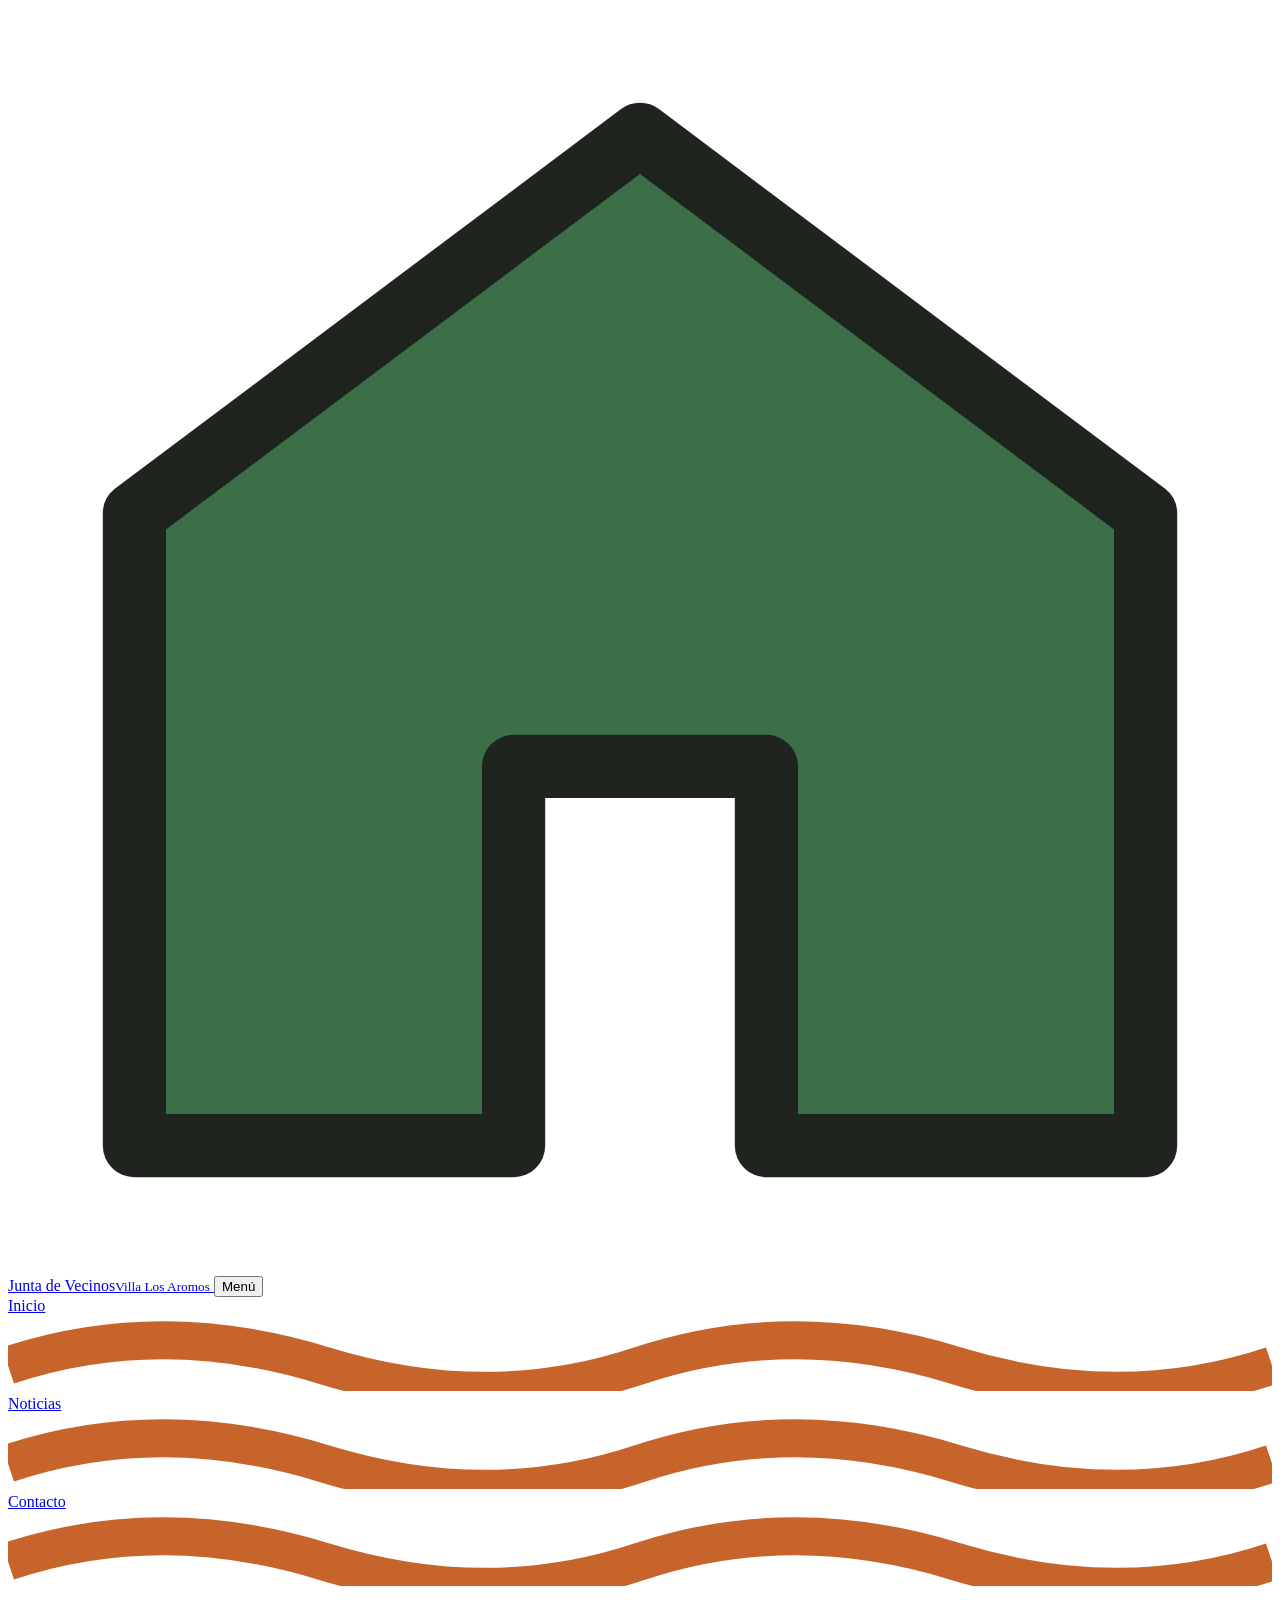
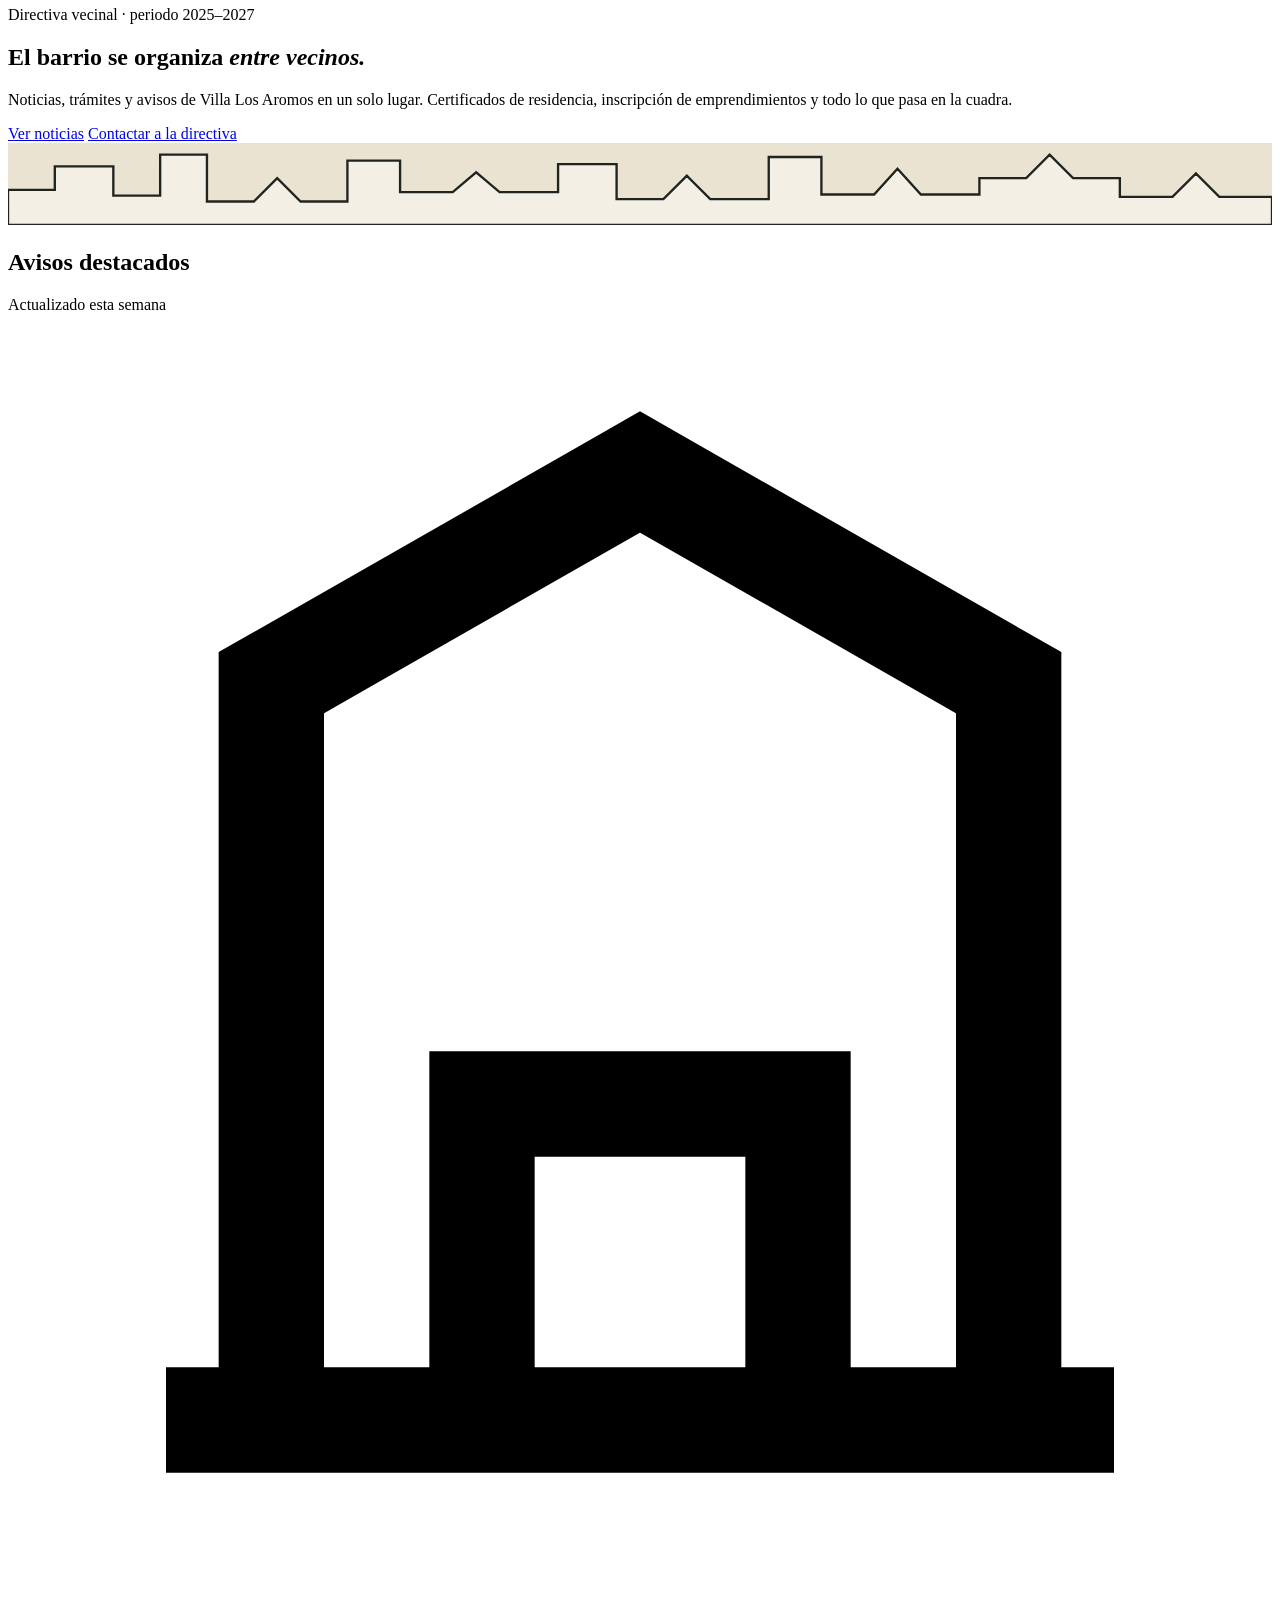
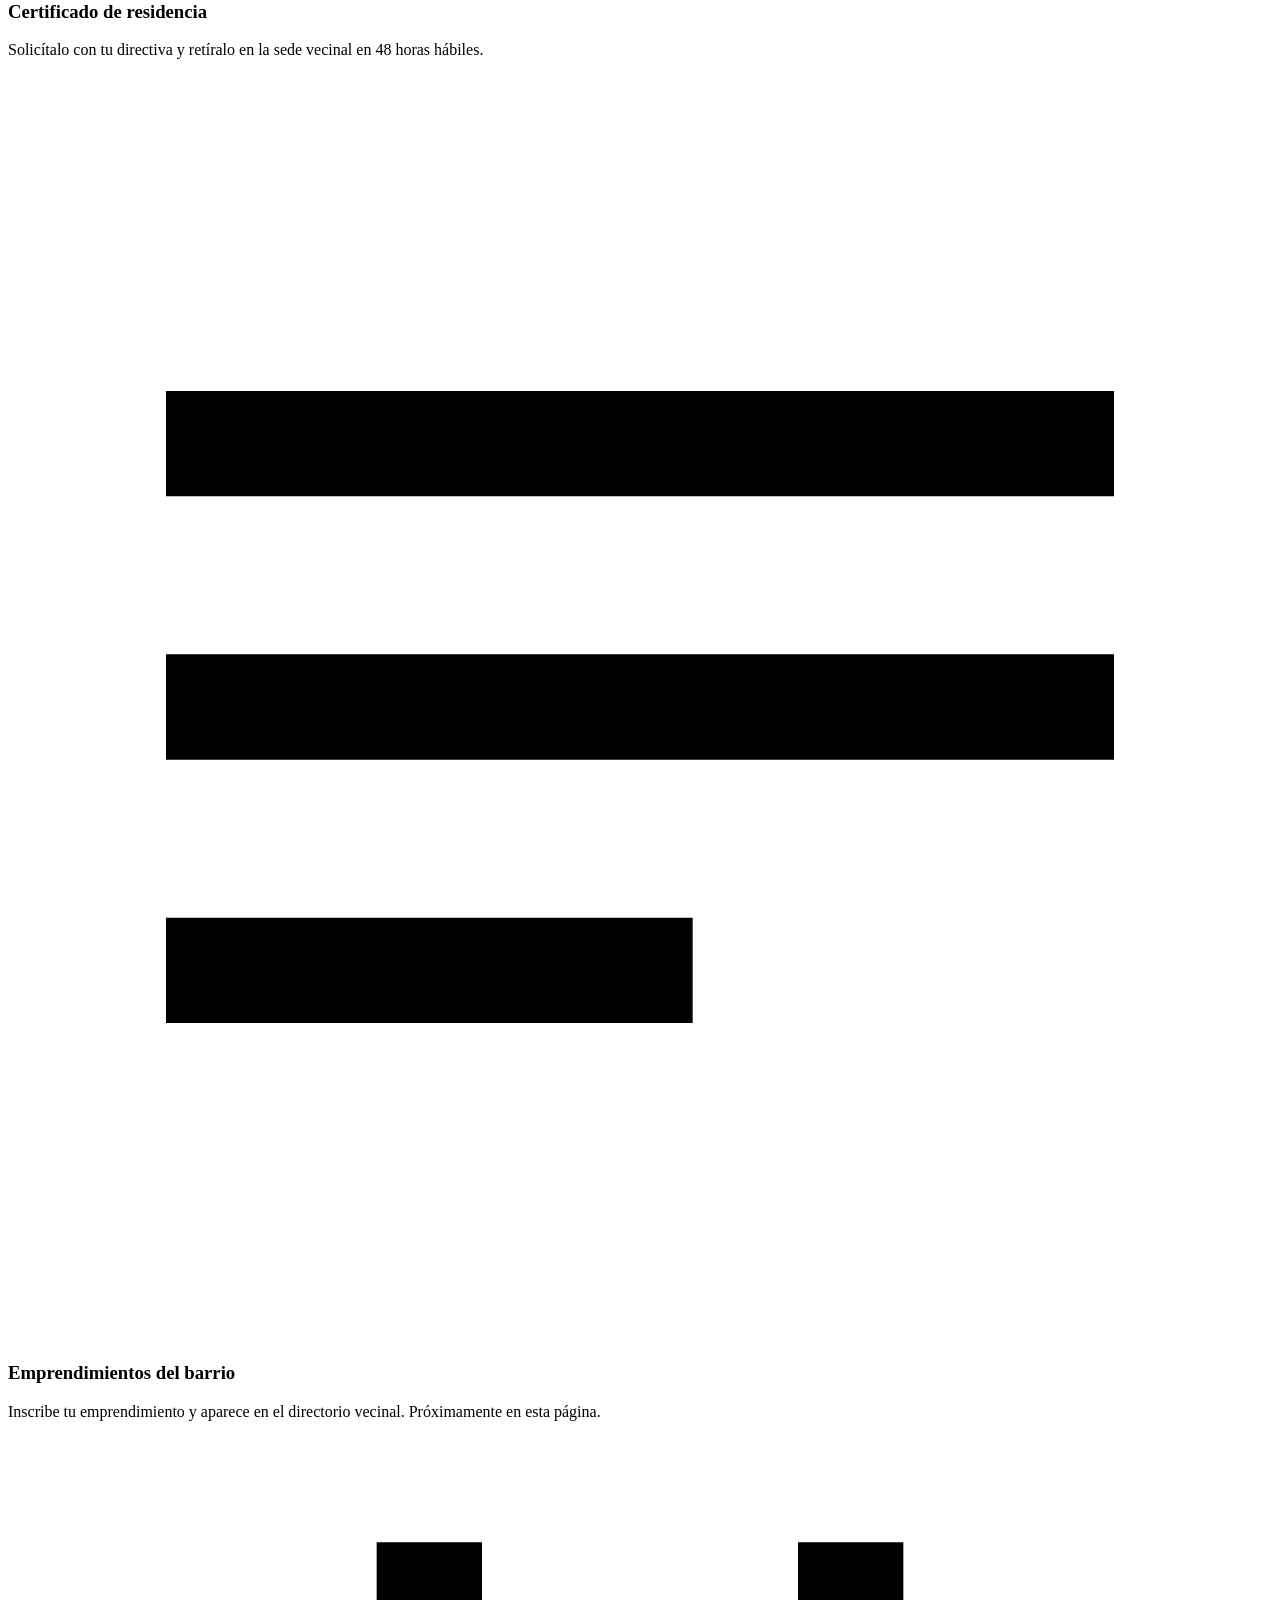
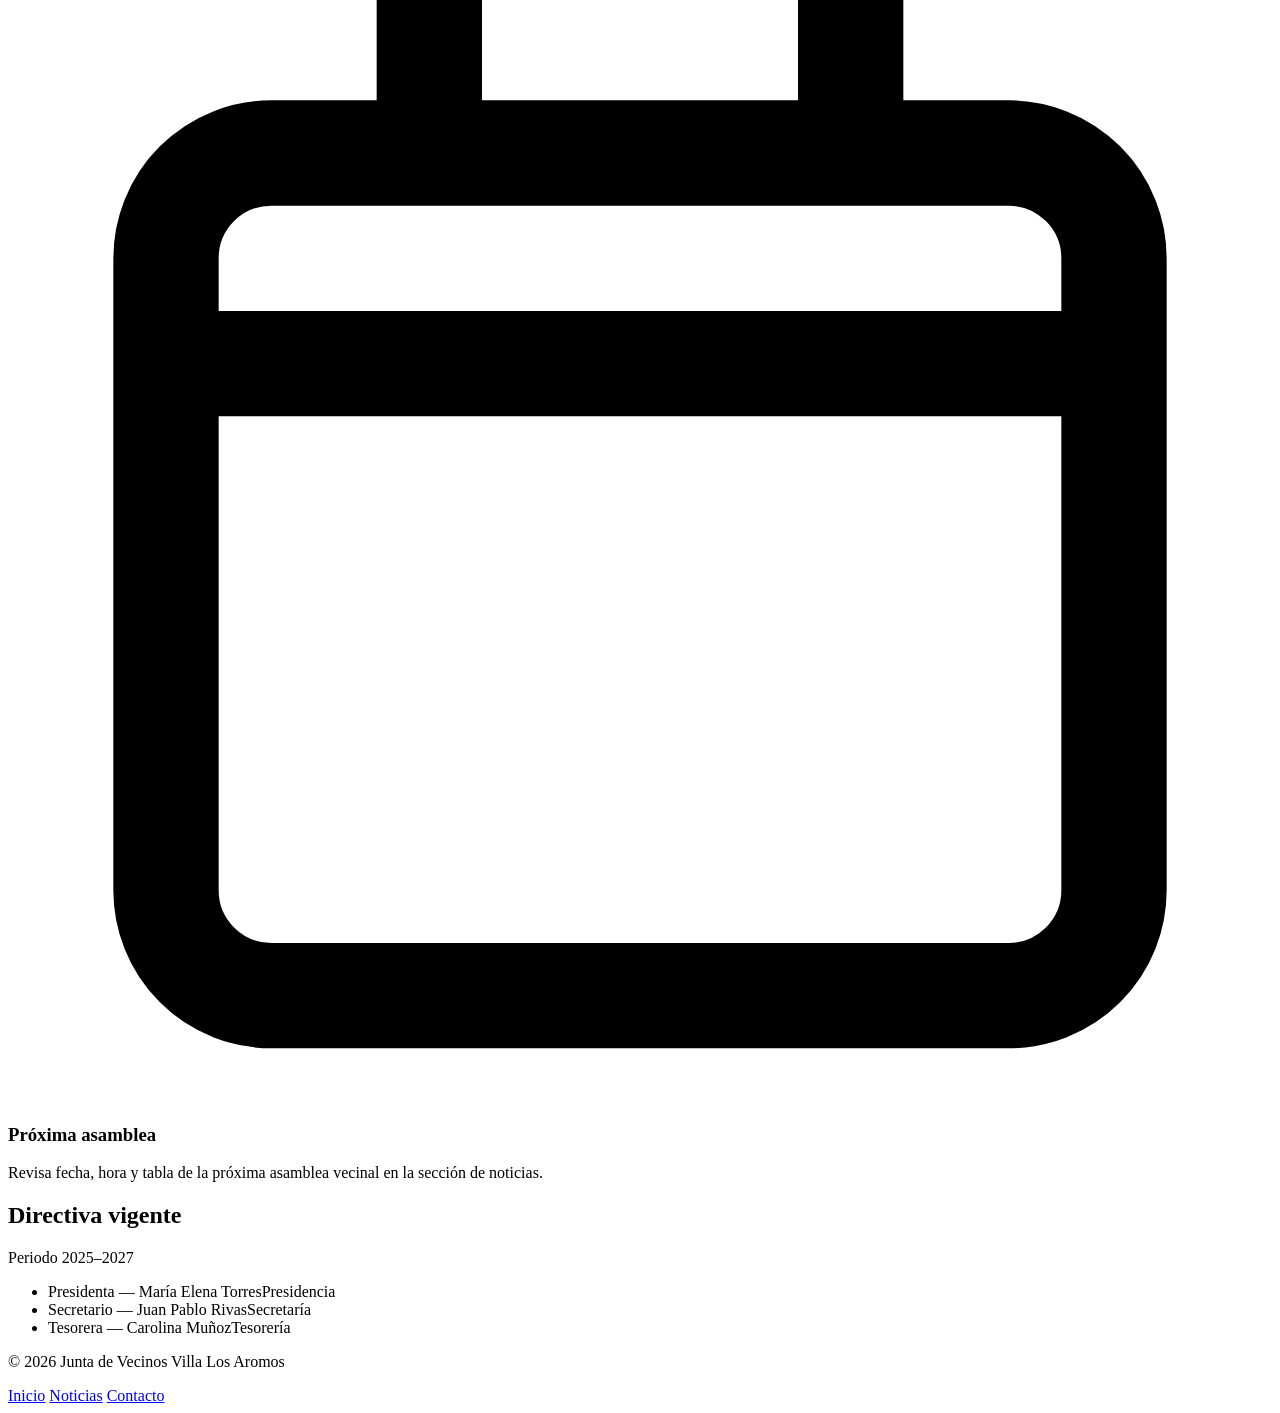
==== index.html @ 557a5991 "Add files via upload" ====
<!DOCTYPE html>
<html lang="es">
<head>
<meta charset="UTF-8">
<meta name="viewport" content="width=device-width, initial-scale=1.0">
<title>Junta de Vecinos Villa Los Aromos</title>
<meta name="description" content="Sitio oficial de la Junta de Vecinos Villa Los Aromos: noticias del barrio, inscripción de emprendimientos y contacto con la directiva.">
<link rel="stylesheet" href="css/styles.css">
</head>
<body>

<div class="banderines" aria-hidden="true">
  <span></span><span></span><span></span><span></span><span></span>
  <span></span><span></span><span></span><span></span><span></span>
  <span></span><span></span><span></span><span></span><span></span>
  <span></span><span></span><span></span><span></span><span></span>
</div>

<header class="site">
  <div class="wrap nav-row">
    <a href="index.html" class="brand">
      <svg class="brand-mark" viewBox="0 0 40 40" fill="none" xmlns="http://www.w3.org/2000/svg">
        <path d="M20 4L36 16V36H24V24H16V36H4V16L20 4Z" fill="#3C6E47" stroke="#20241F" stroke-width="2" stroke-linejoin="round"/>
      </svg>
      <span class="brand-text">Junta de Vecinos<small>Villa Los Aromos</small></span>
    </a>
    <button class="menu-toggle" aria-label="Abrir menú" aria-expanded="false">Menú</button>
    <nav class="menu">
      <a href="index.html" class="active">Inicio
        <svg viewBox="0 0 100 6" preserveAspectRatio="none"><path d="M0 4 Q 12 0, 25 4 T 50 4 T 75 4 T 100 4" stroke="#C7642C" stroke-width="3" fill="none"/></svg>
      </a>
      <a href="noticias.html">Noticias
        <svg viewBox="0 0 100 6" preserveAspectRatio="none"><path d="M0 4 Q 12 0, 25 4 T 50 4 T 75 4 T 100 4" stroke="#C7642C" stroke-width="3" fill="none"/></svg>
      </a>
      <a href="contacto.html">Contacto
        <svg viewBox="0 0 100 6" preserveAspectRatio="none"><path d="M0 4 Q 12 0, 25 4 T 50 4 T 75 4 T 100 4" stroke="#C7642C" stroke-width="3" fill="none"/></svg>
      </a>
    </nav>
  </div>
</header>

<section class="hero">
  <div class="wrap">
    <p class="eyebrow">Directiva vecinal · periodo 2025–2027</p>
    <h1>El barrio se organiza <em>entre vecinos.</em></h1>
    <p class="lead">Noticias, trámites y avisos de Villa Los Aromos en un solo lugar. Certificados de residencia, inscripción de emprendimientos y todo lo que pasa en la cuadra.</p>
    <div class="btn-row">
      <a href="noticias.html" class="btn btn-primary">Ver noticias</a>
      <a href="contacto.html" class="btn btn-secondary">Contactar a la directiva</a>
    </div>
  </div>
</section>

<svg class="skyline" viewBox="0 0 1080 70" preserveAspectRatio="none" xmlns="http://www.w3.org/2000/svg" aria-hidden="true">
  <rect x="0" y="0" width="1080" height="70" fill="#EAE3D2"/>
  <g fill="#F3EFE4" stroke="#20241F" stroke-width="2">
    <polygon points="0,70 0,40 40,40 40,20 90,20 90,45 130,45 130,10 170,10 170,50 210,50 230,30 250,50 290,50 290,15 335,15 335,42 380,42 400,25 420,42 470,42 470,18 520,18 520,48 560,48 580,28 600,48 650,48 650,12 695,12 695,44 740,44 760,22 780,44 830,44 830,30 870,30 890,10 910,30 950,30 950,46 995,46 1015,26 1035,46 1080,46 1080,70"/>
  </g>
</svg>

<section>
  <div class="wrap">
    <div class="section-head">
      <h2>Avisos destacados</h2>
      <span class="tag">Actualizado esta semana</span>
    </div>
    <div class="grid-3">
      <div class="card">
        <svg class="icon" viewBox="0 0 24 24" fill="none" stroke="currentColor" stroke-width="2"><path d="M3 21h18M5 21V7l7-4 7 4v14M9 21v-6h6v6"/></svg>
        <h3>Certificado de residencia</h3>
        <p>Solicítalo con tu directiva y retíralo en la sede vecinal en 48 horas hábiles.</p>
      </div>
      <div class="card">
        <svg class="icon" viewBox="0 0 24 24" fill="none" stroke="currentColor" stroke-width="2"><path d="M3 7h18M3 12h18M3 17h10"/></svg>
        <h3>Emprendimientos del barrio</h3>
        <p>Inscribe tu emprendimiento y aparece en el directorio vecinal. Próximamente en esta página.</p>
      </div>
      <div class="card">
        <svg class="icon" viewBox="0 0 24 24" fill="none" stroke="currentColor" stroke-width="2"><path d="M8 2v4M16 2v4M3 10h18M5 6h14a2 2 0 0 1 2 2v12a2 2 0 0 1-2 2H5a2 2 0 0 1-2-2V8a2 2 0 0 1 2-2Z"/></svg>
        <h3>Próxima asamblea</h3>
        <p>Revisa fecha, hora y tabla de la próxima asamblea vecinal en la sección de noticias.</p>
      </div>
    </div>
  </div>
</section>

<section>
  <div class="wrap">
    <div class="section-head">
      <h2>Directiva vigente</h2>
      <span class="tag">Periodo 2025–2027</span>
    </div>
    <ul class="directiva-list">
      <li><span>Presidenta — María Elena Torres</span><span class="cargo">Presidencia</span></li>
      <li><span>Secretario — Juan Pablo Rivas</span><span class="cargo">Secretaría</span></li>
      <li><span>Tesorera — Carolina Muñoz</span><span class="cargo">Tesorería</span></li>
    </ul>
  </div>
</section>

<footer class="site">
  <div class="wrap footer-row">
    <p>© 2026 Junta de Vecinos Villa Los Aromos</p>
    <div class="footer-links">
      <a href="index.html">Inicio</a>
      <a href="noticias.html">Noticias</a>
      <a href="contacto.html">Contacto</a>
    </div>
  </div>
</footer>

<script src="js/main.js"></script>
</body>
</html>
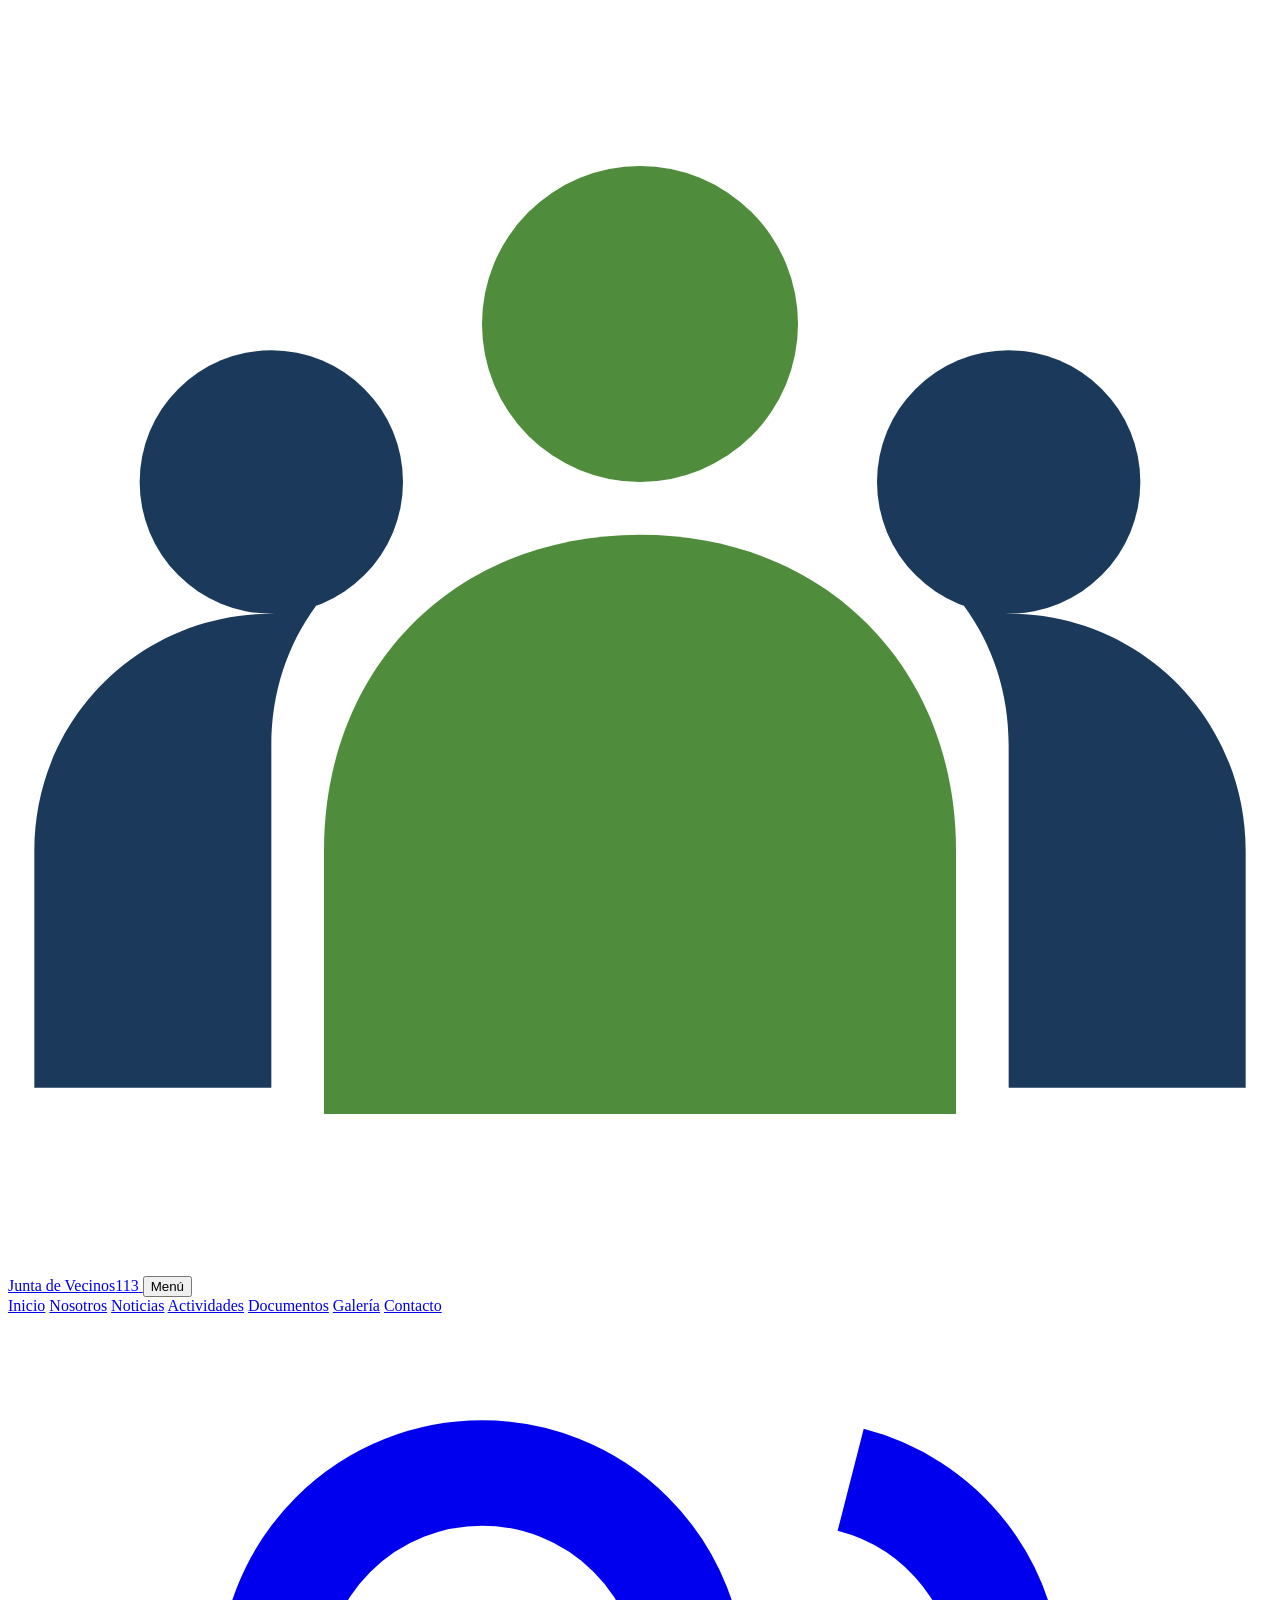
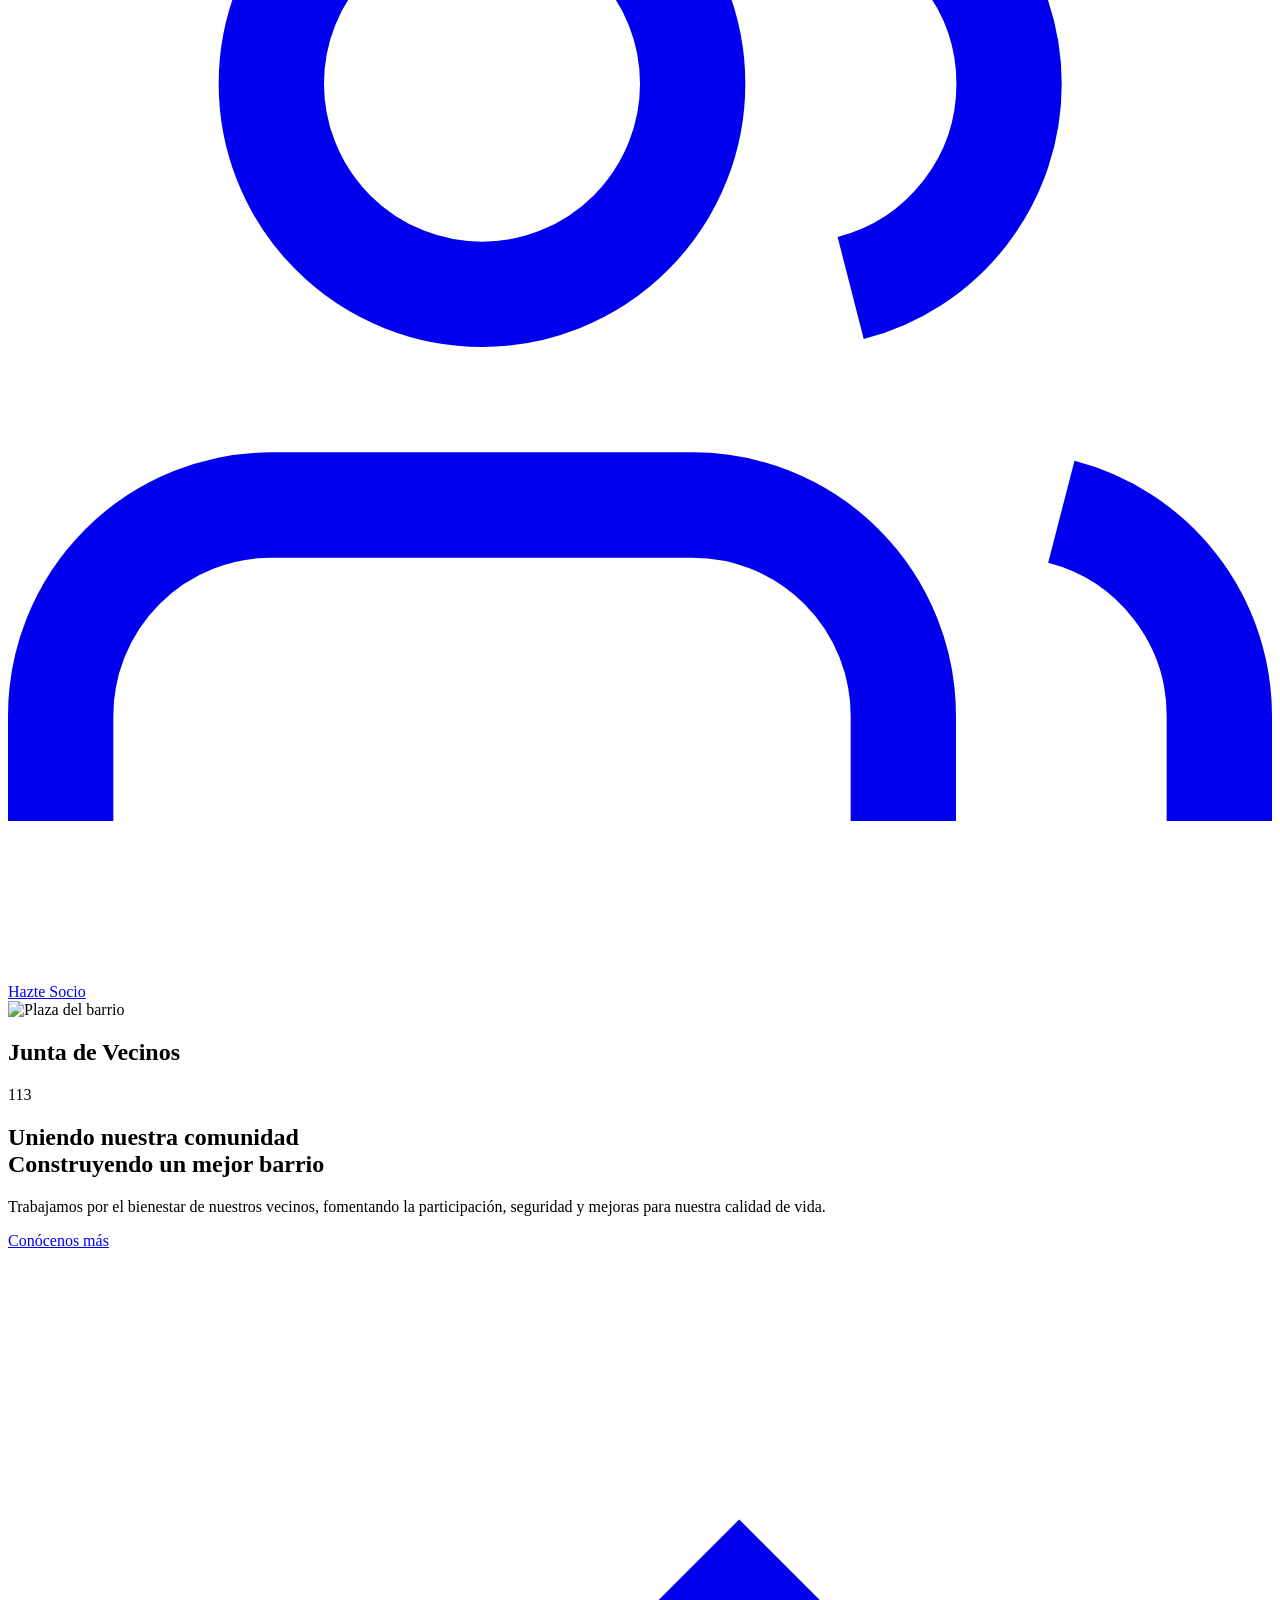
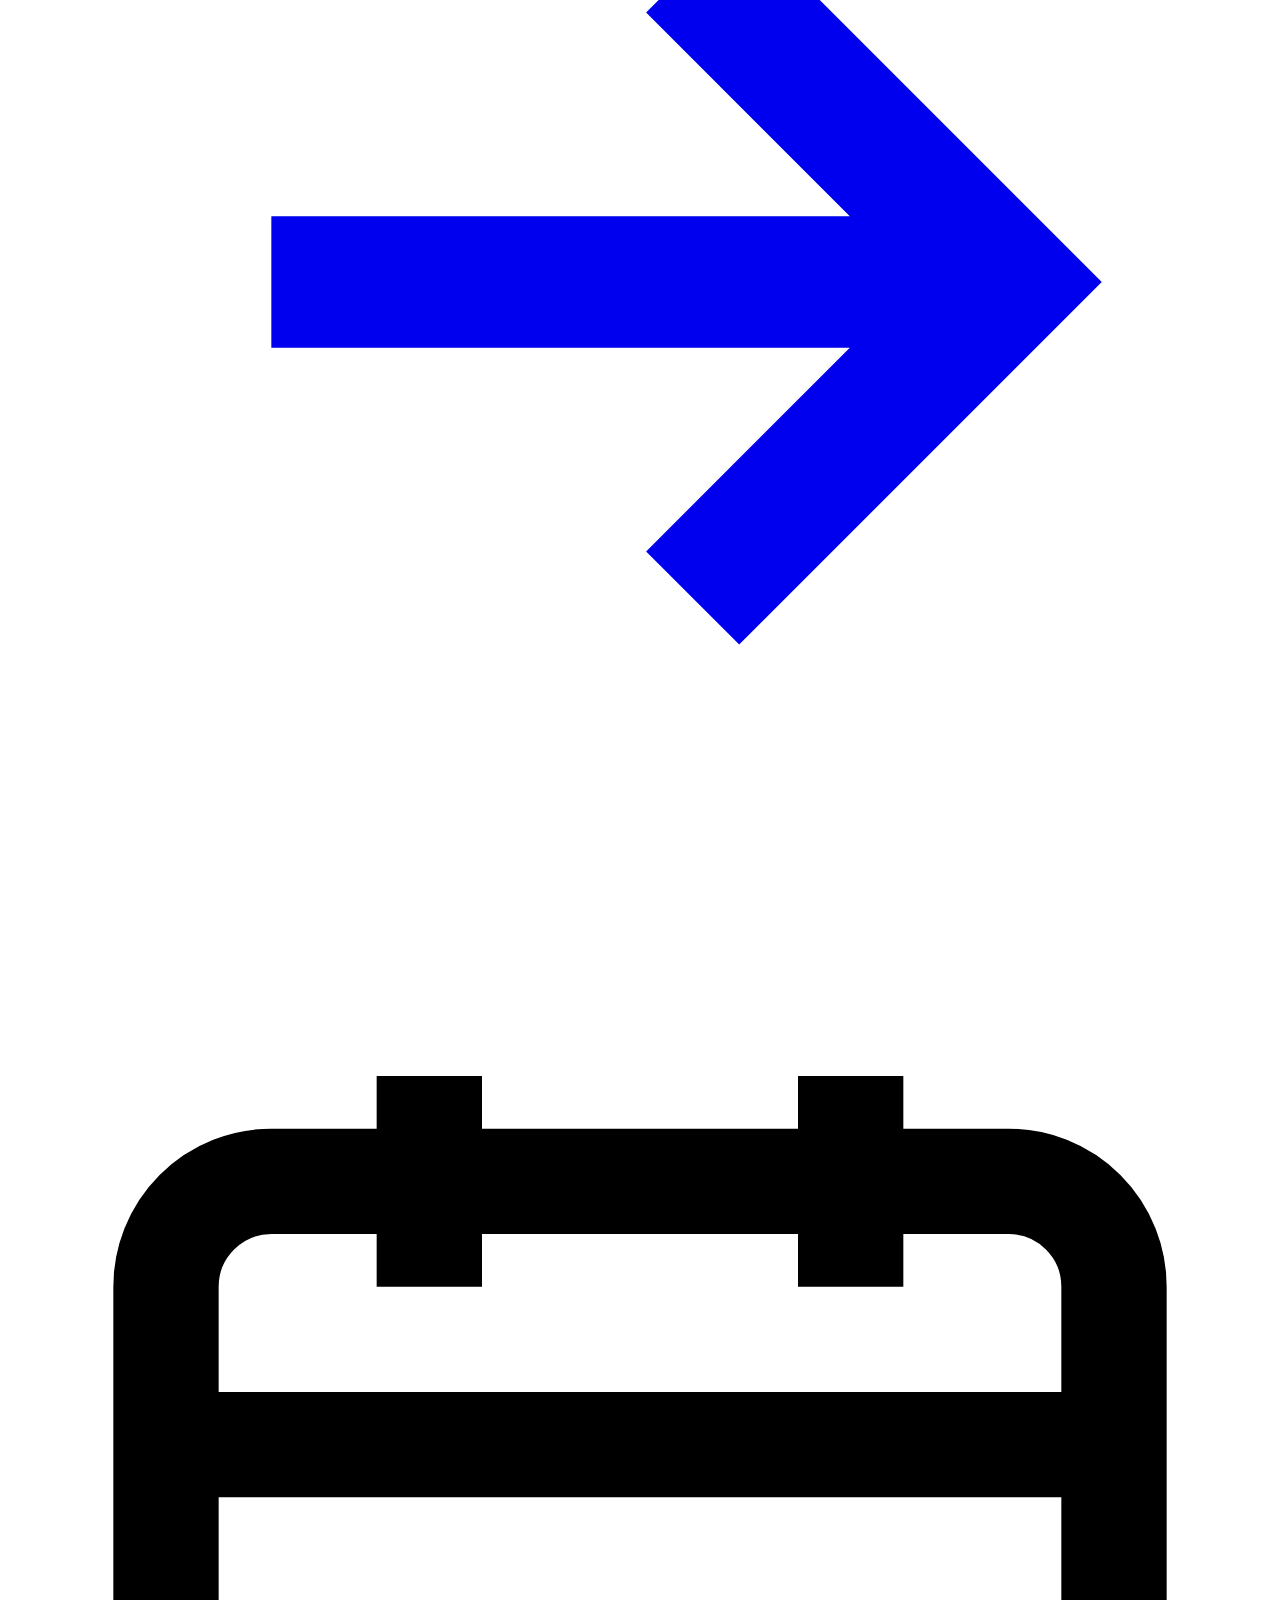
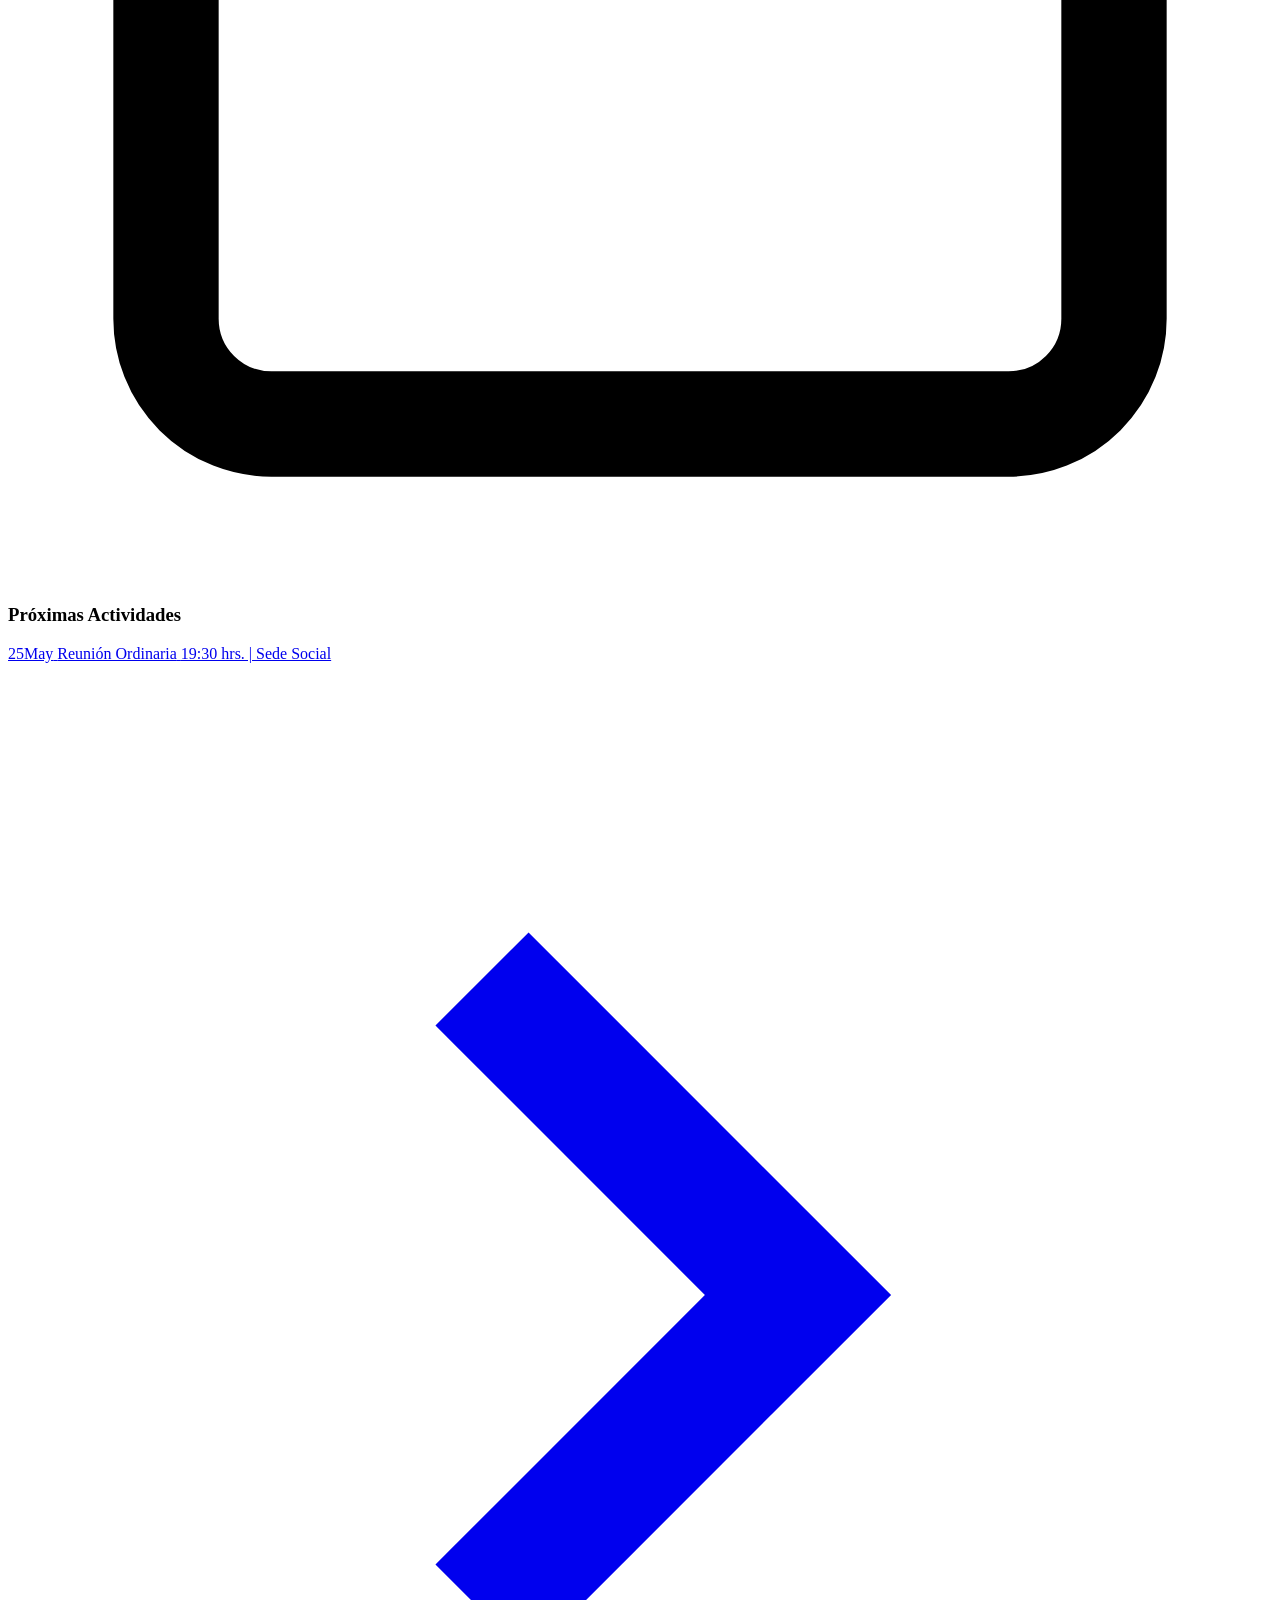
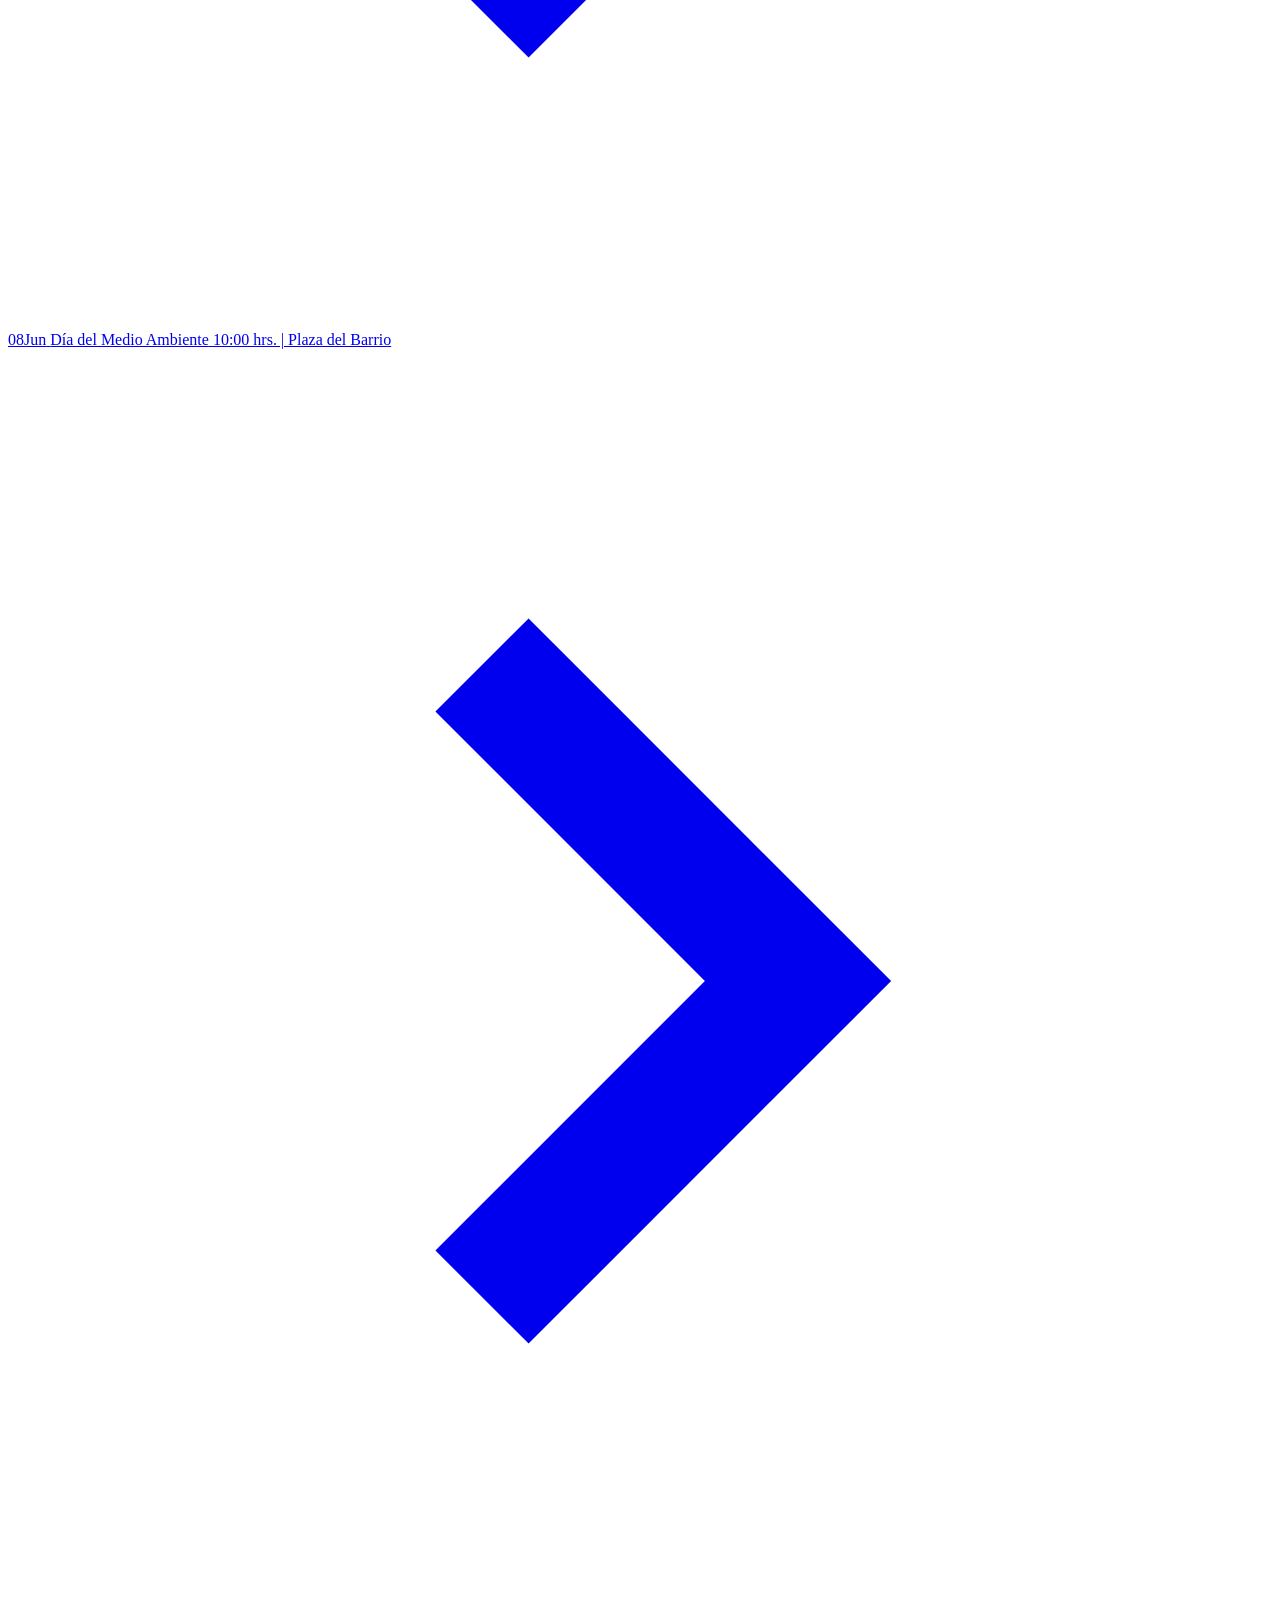
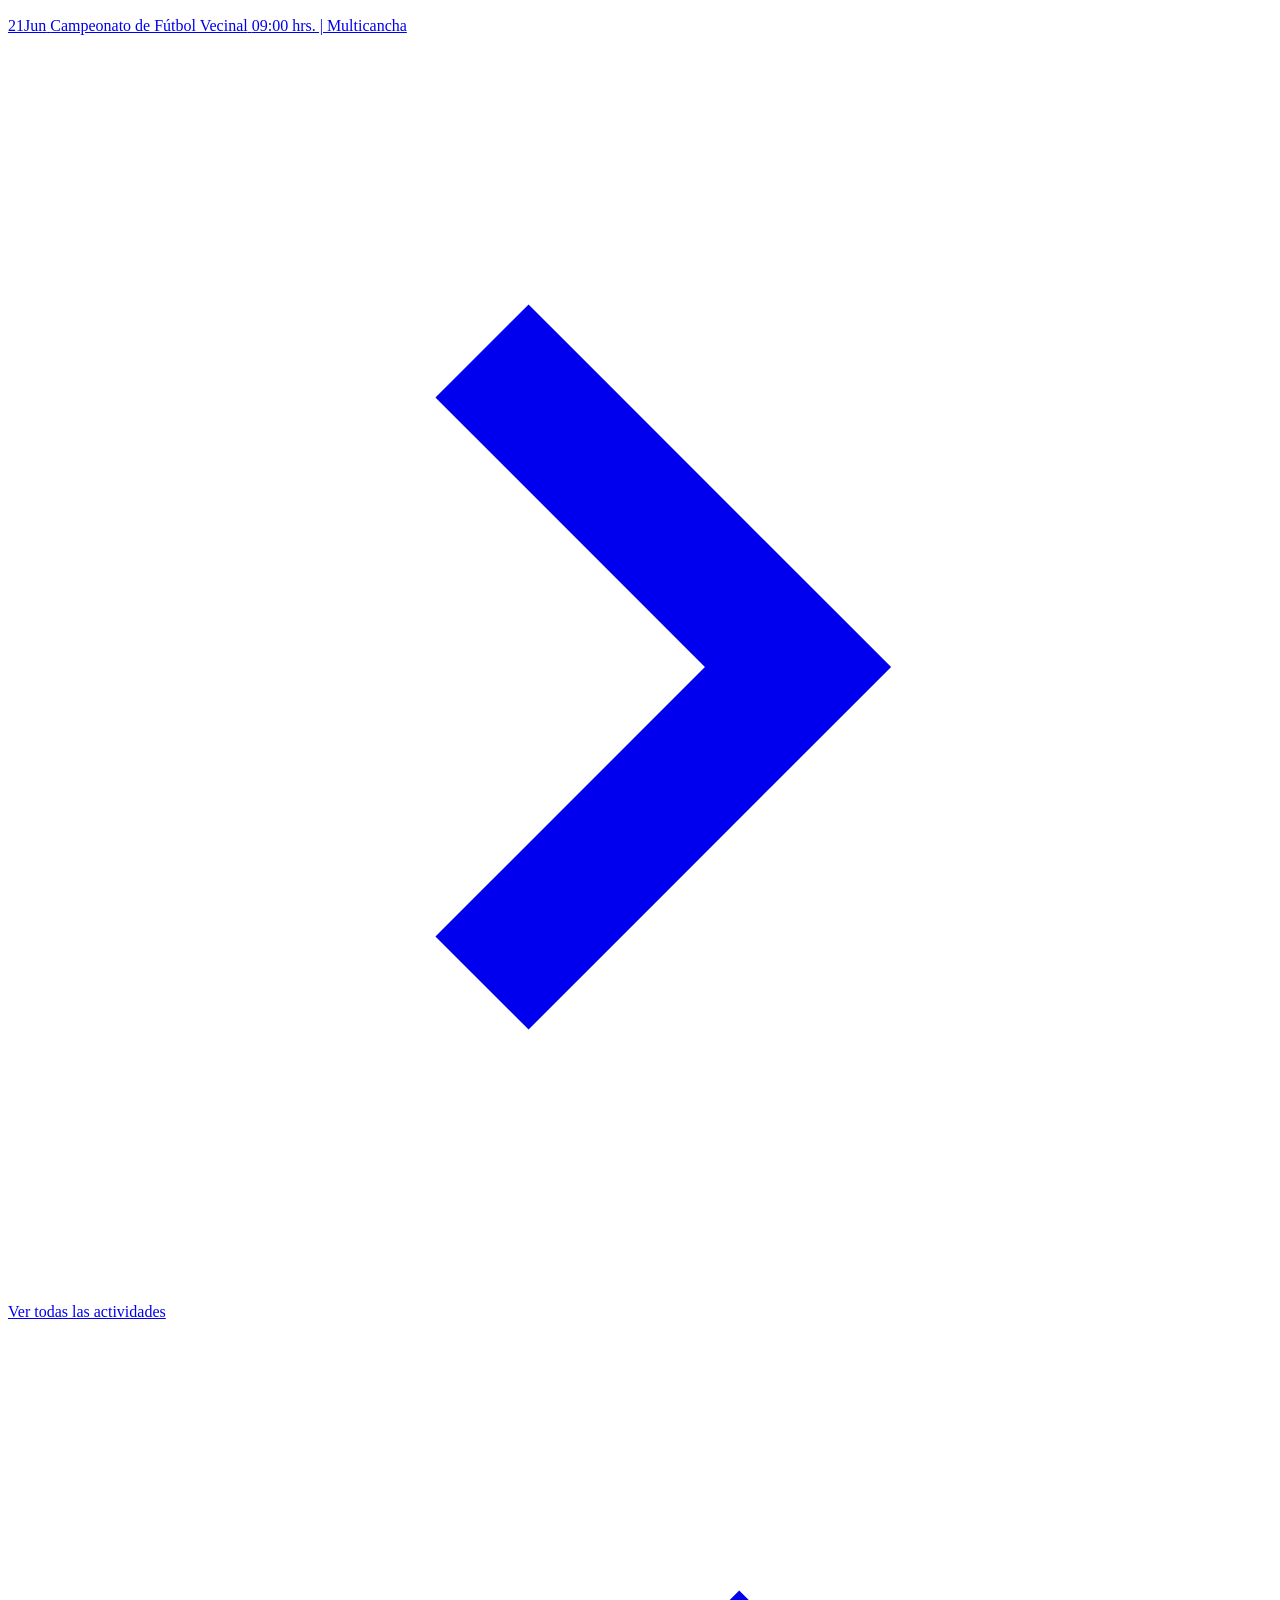
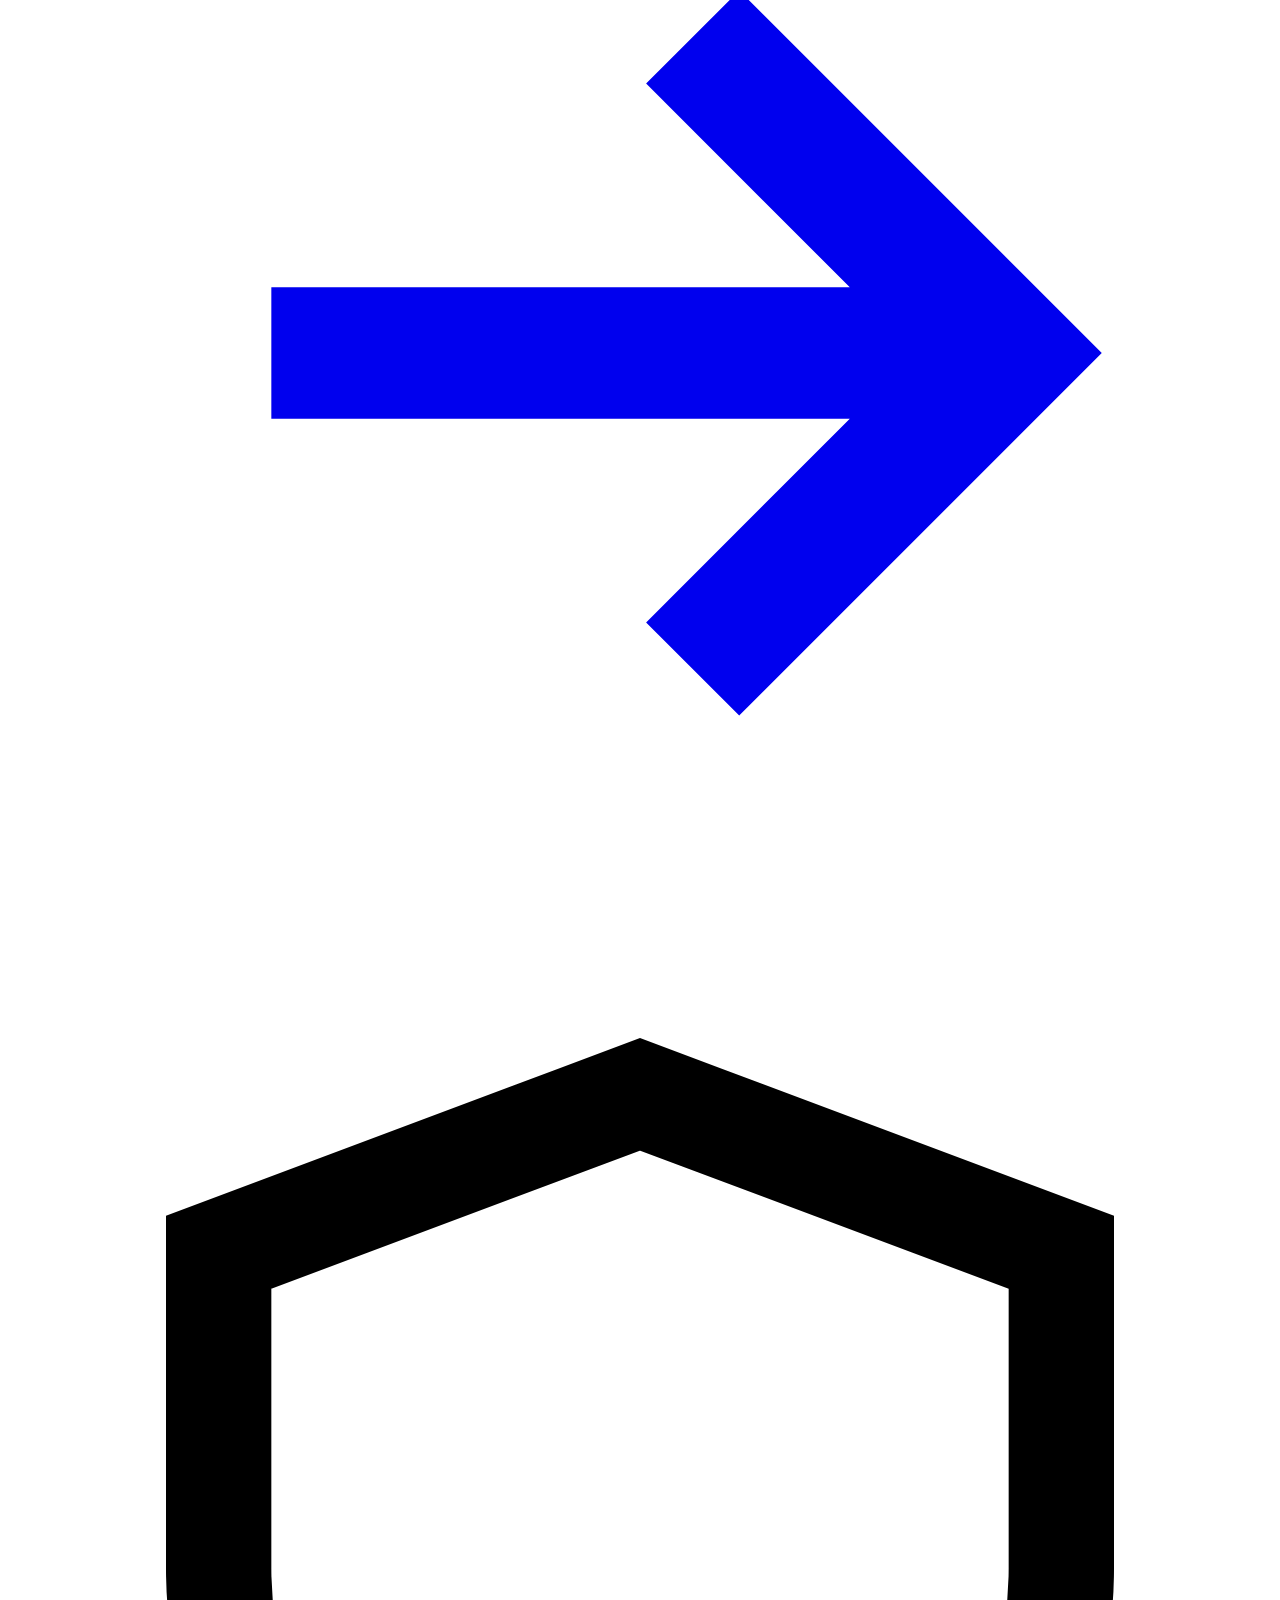
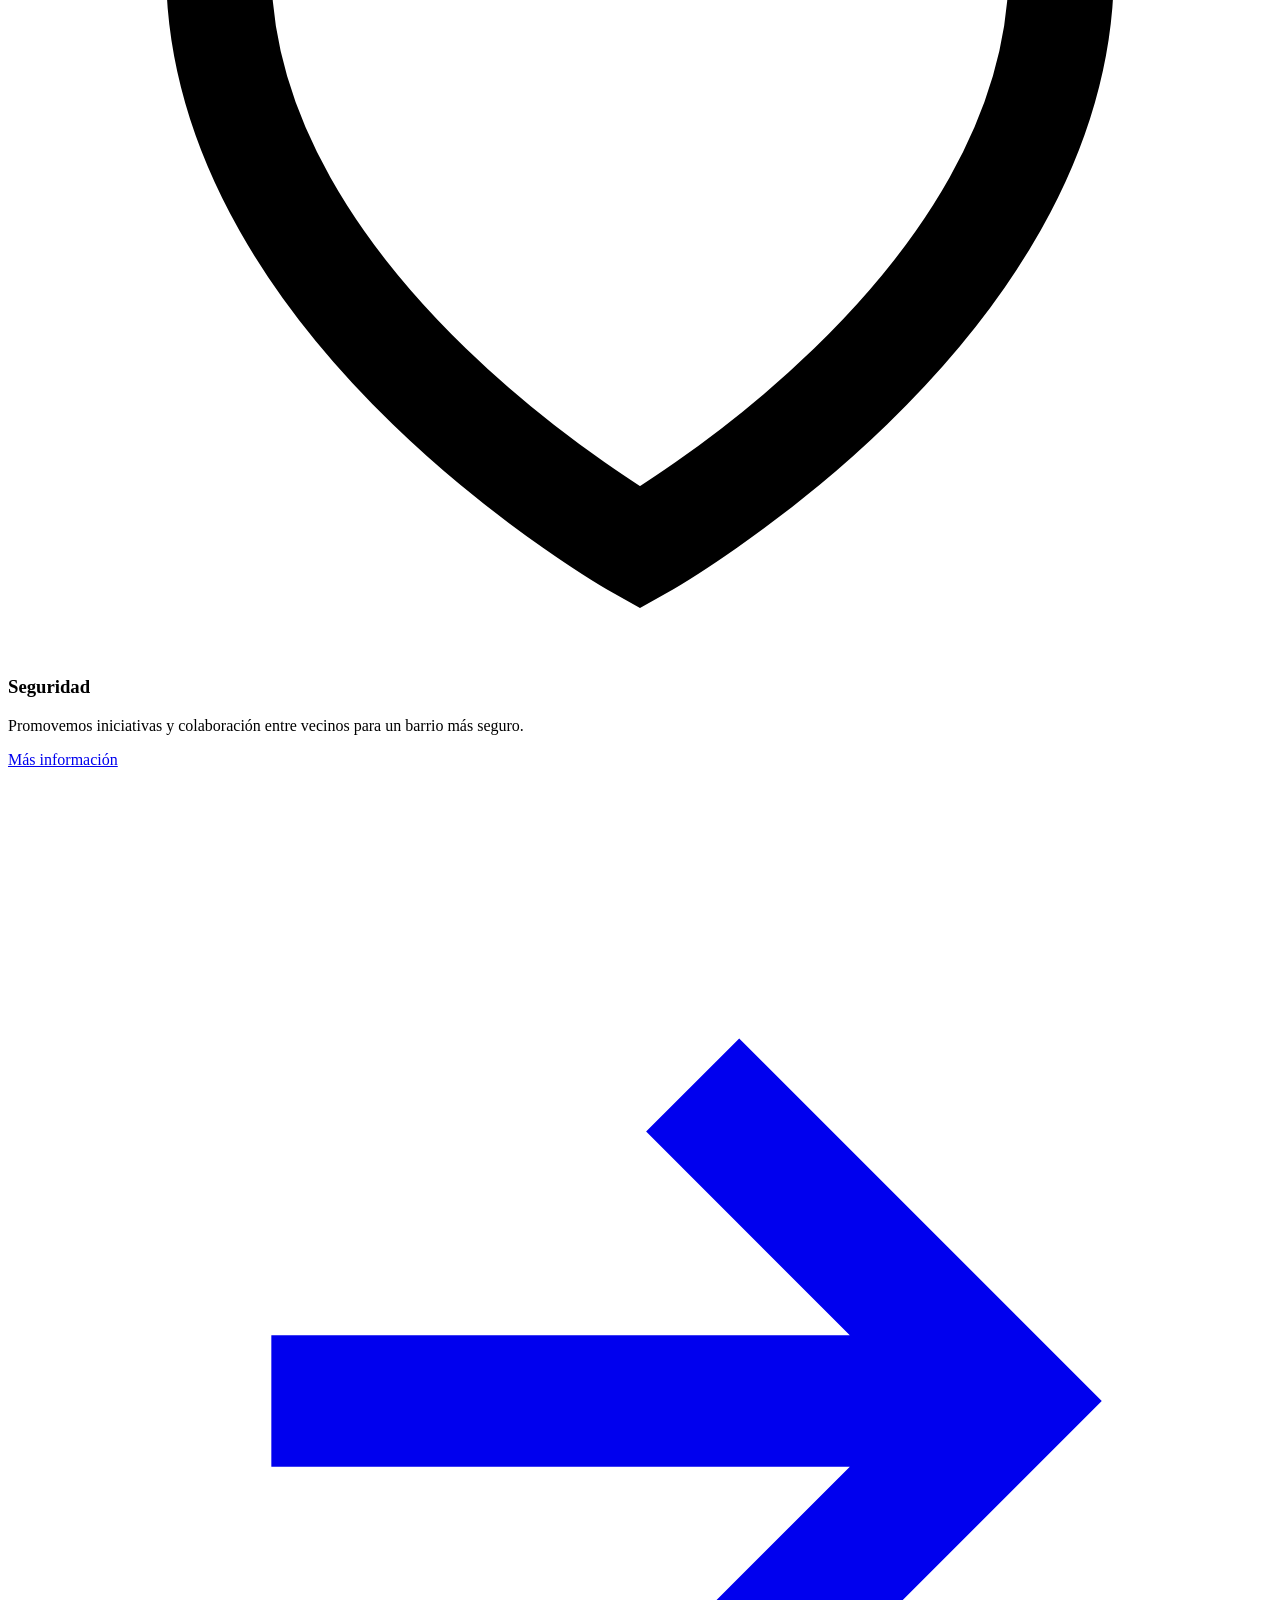
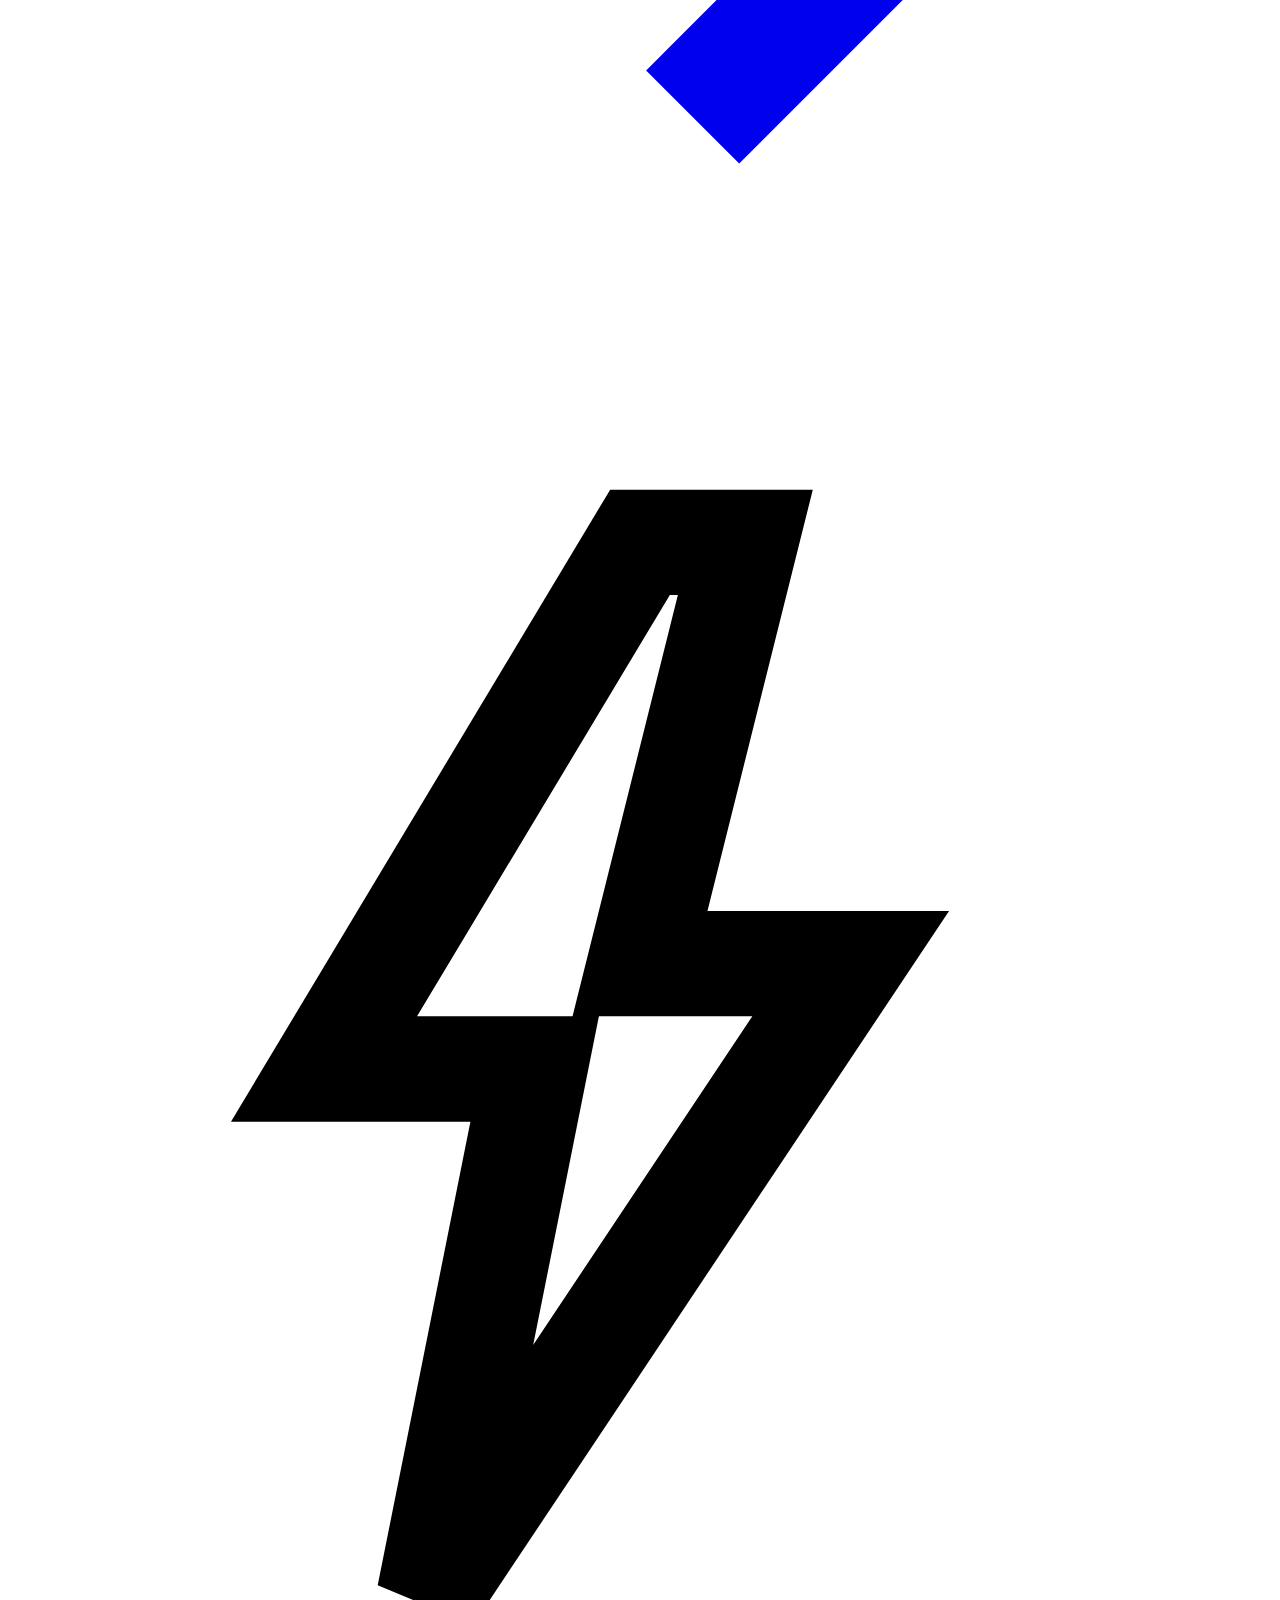
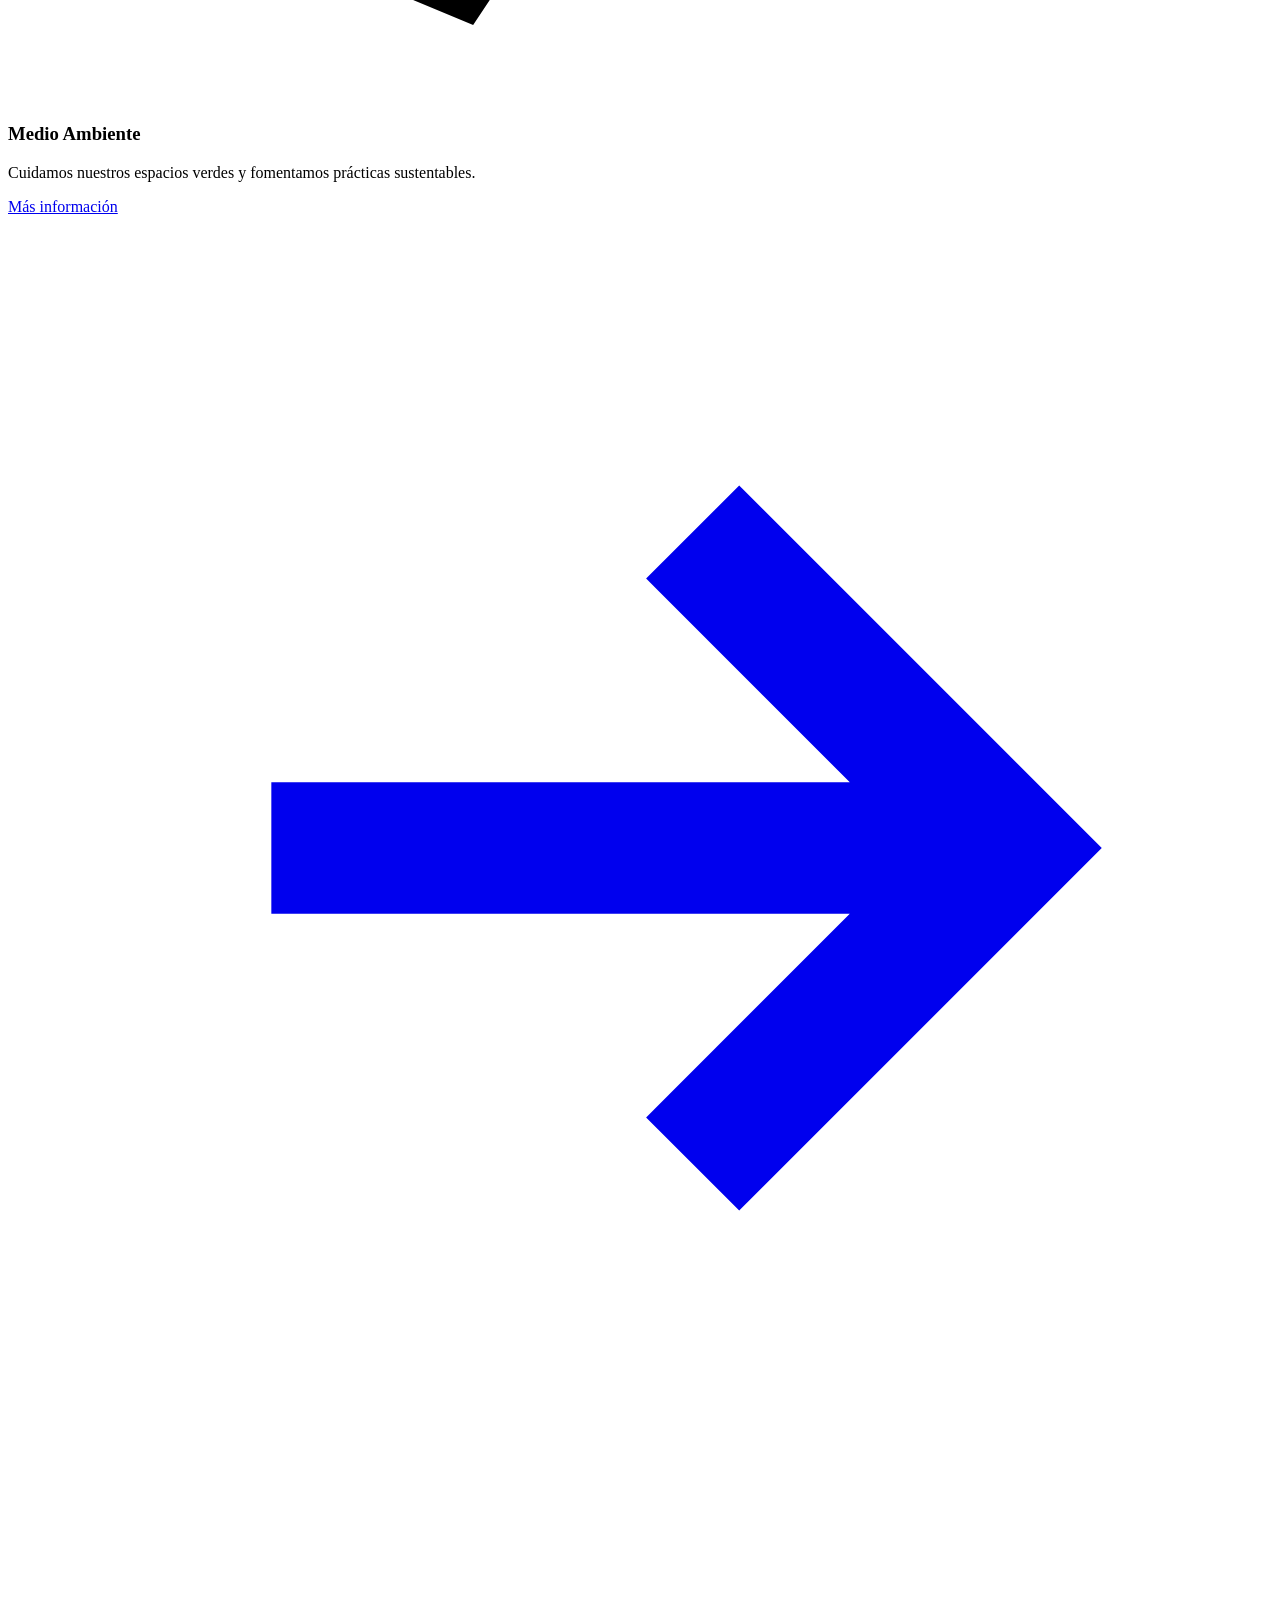
==== commit 98847f37: "Add files via upload" ====
--- a/index.html
+++ b/index.html
@@ -3,109 +3,191 @@
 <head>
 <meta charset="UTF-8">
 <meta name="viewport" content="width=device-width, initial-scale=1.0">
-<title>Junta de Vecinos Villa Los Aromos</title>
-<meta name="description" content="Sitio oficial de la Junta de Vecinos Villa Los Aromos: noticias del barrio, inscripción de emprendimientos y contacto con la directiva.">
+<title>Junta de Vecinos 113</title>
+<meta name="description" content="Sitio oficial de la Junta de Vecinos 113: noticias del barrio, actividades, documentos e inscripción de emprendimientos.">
 <link rel="stylesheet" href="css/styles.css">
 </head>
 <body>
 
-<div class="banderines" aria-hidden="true">
-  <span></span><span></span><span></span><span></span><span></span>
-  <span></span><span></span><span></span><span></span><span></span>
-  <span></span><span></span><span></span><span></span><span></span>
-  <span></span><span></span><span></span><span></span><span></span>
-</div>
-
 <header class="site">
   <div class="wrap nav-row">
     <a href="index.html" class="brand">
-      <svg class="brand-mark" viewBox="0 0 40 40" fill="none" xmlns="http://www.w3.org/2000/svg">
-        <path d="M20 4L36 16V36H24V24H16V36H4V16L20 4Z" fill="#3C6E47" stroke="#20241F" stroke-width="2" stroke-linejoin="round"/>
+      <svg class="brand-mark" viewBox="0 0 48 48" fill="none" xmlns="http://www.w3.org/2000/svg">
+        <circle cx="24" cy="12" r="6" fill="#4F8C3B"/>
+        <circle cx="10" cy="18" r="5" fill="#1B3A5B"/>
+        <circle cx="38" cy="18" r="5" fill="#1B3A5B"/>
+        <path d="M24 20c-7 0-12 5-12 12v10h24V32c0-7-5-12-12-12Z" fill="#4F8C3B"/>
+        <path d="M10 23c-5 0-9 4-9 9v9h9V28c0-2 .6-3.8 1.7-5.3A9 9 0 0 0 10 23Z" fill="#1B3A5B"/>
+        <path d="M38 23c5 0 9 4 9 9v9h-9V28c0-2-.6-3.8-1.7-5.3A9 9 0 0 1 38 23Z" fill="#1B3A5B"/>
       </svg>
-      <span class="brand-text">Junta de Vecinos<small>Villa Los Aromos</small></span>
+      <span class="brand-text">Junta de Vecinos<span class="num">113</span></span>
     </a>
     <button class="menu-toggle" aria-label="Abrir menú" aria-expanded="false">Menú</button>
     <nav class="menu">
-      <a href="index.html" class="active">Inicio
-        <svg viewBox="0 0 100 6" preserveAspectRatio="none"><path d="M0 4 Q 12 0, 25 4 T 50 4 T 75 4 T 100 4" stroke="#C7642C" stroke-width="3" fill="none"/></svg>
-      </a>
-      <a href="noticias.html">Noticias
-        <svg viewBox="0 0 100 6" preserveAspectRatio="none"><path d="M0 4 Q 12 0, 25 4 T 50 4 T 75 4 T 100 4" stroke="#C7642C" stroke-width="3" fill="none"/></svg>
-      </a>
-      <a href="contacto.html">Contacto
-        <svg viewBox="0 0 100 6" preserveAspectRatio="none"><path d="M0 4 Q 12 0, 25 4 T 50 4 T 75 4 T 100 4" stroke="#C7642C" stroke-width="3" fill="none"/></svg>
-      </a>
+      <a href="index.html" class="active">Inicio</a>
+      <a href="nosotros.html">Nosotros</a>
+      <a href="noticias.html">Noticias</a>
+      <a href="actividades.html">Actividades</a>
+      <a href="documentos.html">Documentos</a>
+      <a href="galeria.html">Galería</a>
+      <a href="contacto.html">Contacto</a>
     </nav>
+    <a href="contacto.html" class="btn-socio">
+      <svg viewBox="0 0 24 24" fill="none" stroke="currentColor" stroke-width="2"><path d="M17 21v-2a4 4 0 0 0-4-4H5a4 4 0 0 0-4 4v2"/><circle cx="9" cy="7" r="4"/><path d="M23 21v-2a4 4 0 0 0-3-3.87M16 3.13a4 4 0 0 1 0 7.75"/></svg>
+      <span>Hazte Socio</span>
+    </a>
   </div>
 </header>
 
 <section class="hero">
-  <div class="wrap">
-    <p class="eyebrow">Directiva vecinal · periodo 2025–2027</p>
-    <h1>El barrio se organiza <em>entre vecinos.</em></h1>
-    <p class="lead">Noticias, trámites y avisos de Villa Los Aromos en un solo lugar. Certificados de residencia, inscripción de emprendimientos y todo lo que pasa en la cuadra.</p>
-    <div class="btn-row">
-      <a href="noticias.html" class="btn btn-primary">Ver noticias</a>
-      <a href="contacto.html" class="btn btn-secondary">Contactar a la directiva</a>
+  <img class="hero-photo" src="assets/hero-park.svg" alt="Plaza del barrio">
+  <div class="hero-scrim"></div>
+  <div class="wrap hero-inner">
+    <div class="hero-copy">
+      <h1>Junta de Vecinos</h1>
+      <div class="num-line"><span>113</span></div>
+      <h2>Uniendo nuestra comunidad<br>Construyendo un mejor barrio</h2>
+      <p>Trabajamos por el bienestar de nuestros vecinos, fomentando la participación, seguridad y mejoras para nuestra calidad de vida.</p>
+      <a href="nosotros.html" class="btn-cta">
+        Conócenos más
+        <svg viewBox="0 0 24 24" fill="none" stroke="currentColor" stroke-width="2.5"><path d="M5 12h14M13 6l6 6-6 6"/></svg>
+      </a>
+    </div>
+
+    <div class="activities-card">
+      <div class="head">
+        <div class="ic">
+          <svg viewBox="0 0 24 24" fill="none" stroke="currentColor" stroke-width="2"><rect x="3" y="5" width="18" height="16" rx="2"/><path d="M16 3v4M8 3v4M3 10h18"/></svg>
+        </div>
+        <h3>Próximas Actividades</h3>
+      </div>
+
+      <a href="actividades.html" class="activity-item">
+        <span class="date-badge"><span class="day">25</span><span class="mon">May</span></span>
+        <span class="info">
+          <span class="title">Reunión Ordinaria</span>
+          <span class="meta">19:30 hrs. | Sede Social</span>
+        </span>
+        <span class="chev"><svg viewBox="0 0 24 24" fill="none" stroke="currentColor" stroke-width="2.5"><path d="M9 18l6-6-6-6"/></svg></span>
+      </a>
+
+      <a href="actividades.html" class="activity-item">
+        <span class="date-badge"><span class="day">08</span><span class="mon">Jun</span></span>
+        <span class="info">
+          <span class="title">Día del Medio Ambiente</span>
+          <span class="meta">10:00 hrs. | Plaza del Barrio</span>
+        </span>
+        <span class="chev"><svg viewBox="0 0 24 24" fill="none" stroke="currentColor" stroke-width="2.5"><path d="M9 18l6-6-6-6"/></svg></span>
+      </a>
+
+      <a href="actividades.html" class="activity-item">
+        <span class="date-badge"><span class="day">21</span><span class="mon">Jun</span></span>
+        <span class="info">
+          <span class="title">Campeonato de Fútbol Vecinal</span>
+          <span class="meta">09:00 hrs. | Multicancha</span>
+        </span>
+        <span class="chev"><svg viewBox="0 0 24 24" fill="none" stroke="currentColor" stroke-width="2.5"><path d="M9 18l6-6-6-6"/></svg></span>
+      </a>
+
+      <a href="actividades.html" class="see-all">
+        Ver todas las actividades
+        <svg viewBox="0 0 24 24" fill="none" stroke="currentColor" stroke-width="2.5"><path d="M5 12h14M13 6l6 6-6 6"/></svg>
+      </a>
     </div>
   </div>
 </section>
 
-<svg class="skyline" viewBox="0 0 1080 70" preserveAspectRatio="none" xmlns="http://www.w3.org/2000/svg" aria-hidden="true">
-  <rect x="0" y="0" width="1080" height="70" fill="#EAE3D2"/>
-  <g fill="#F3EFE4" stroke="#20241F" stroke-width="2">
-    <polygon points="0,70 0,40 40,40 40,20 90,20 90,45 130,45 130,10 170,10 170,50 210,50 230,30 250,50 290,50 290,15 335,15 335,42 380,42 400,25 420,42 470,42 470,18 520,18 520,48 560,48 580,28 600,48 650,48 650,12 695,12 695,44 740,44 760,22 780,44 830,44 830,30 870,30 890,10 910,30 950,30 950,46 995,46 1015,26 1035,46 1080,46 1080,70"/>
-  </g>
-</svg>
+<section class="features">
+  <div class="wrap feature-grid">
+    <div class="feature-card blue">
+      <div class="ic-circle"><svg viewBox="0 0 24 24" fill="none" stroke="currentColor" stroke-width="2"><path d="M12 22s8-4.5 8-11V5l-8-3-8 3v6c0 6.5 8 11 8 11Z"/></svg></div>
+      <h3>Seguridad</h3>
+      <p>Promovemos iniciativas y colaboración entre vecinos para un barrio más seguro.</p>
+      <a href="nosotros.html" class="more">Más información
+        <svg viewBox="0 0 24 24" fill="none" stroke="currentColor" stroke-width="2.5"><path d="M5 12h14M13 6l6 6-6 6"/></svg>
+      </a>
+    </div>
 
-<section>
-  <div class="wrap">
-    <div class="section-head">
-      <h2>Avisos destacados</h2>
-      <span class="tag">Actualizado esta semana</span>
+    <div class="feature-card green">
+      <div class="ic-circle"><svg viewBox="0 0 24 24" fill="none" stroke="currentColor" stroke-width="2"><path d="M12 2 6 12h4l-2 10 8-12h-4l2-8Z"/></svg></div>
+      <h3>Medio Ambiente</h3>
+      <p>Cuidamos nuestros espacios verdes y fomentamos prácticas sustentables.</p>
+      <a href="nosotros.html" class="more">Más información
+        <svg viewBox="0 0 24 24" fill="none" stroke="currentColor" stroke-width="2.5"><path d="M5 12h14M13 6l6 6-6 6"/></svg>
+      </a>
     </div>
-    <div class="grid-3">
-      <div class="card">
-        <svg class="icon" viewBox="0 0 24 24" fill="none" stroke="currentColor" stroke-width="2"><path d="M3 21h18M5 21V7l7-4 7 4v14M9 21v-6h6v6"/></svg>
-        <h3>Certificado de residencia</h3>
-        <p>Solicítalo con tu directiva y retíralo en la sede vecinal en 48 horas hábiles.</p>
-      </div>
-      <div class="card">
-        <svg class="icon" viewBox="0 0 24 24" fill="none" stroke="currentColor" stroke-width="2"><path d="M3 7h18M3 12h18M3 17h10"/></svg>
-        <h3>Emprendimientos del barrio</h3>
-        <p>Inscribe tu emprendimiento y aparece en el directorio vecinal. Próximamente en esta página.</p>
-      </div>
-      <div class="card">
-        <svg class="icon" viewBox="0 0 24 24" fill="none" stroke="currentColor" stroke-width="2"><path d="M8 2v4M16 2v4M3 10h18M5 6h14a2 2 0 0 1 2 2v12a2 2 0 0 1-2 2H5a2 2 0 0 1-2-2V8a2 2 0 0 1 2-2Z"/></svg>
-        <h3>Próxima asamblea</h3>
-        <p>Revisa fecha, hora y tabla de la próxima asamblea vecinal en la sección de noticias.</p>
-      </div>
+
+    <div class="feature-card amber">
+      <div class="ic-circle"><svg viewBox="0 0 24 24" fill="none" stroke="currentColor" stroke-width="2"><circle cx="9" cy="9" r="3"/><circle cx="15" cy="15" r="3"/><path d="M9 12v0a3 3 0 0 0 3 3M15 12v0a3 3 0 0 0-3-3"/></svg></div>
+      <h3>Participación</h3>
+      <p>Tu opinión es importante. Participa en nuestras reuniones y actividades.</p>
+      <a href="actividades.html" class="more">Más información
+        <svg viewBox="0 0 24 24" fill="none" stroke="currentColor" stroke-width="2.5"><path d="M5 12h14M13 6l6 6-6 6"/></svg>
+      </a>
+    </div>
+
+    <div class="feature-card purple">
+      <div class="ic-circle"><svg viewBox="0 0 24 24" fill="none" stroke="currentColor" stroke-width="2"><path d="M3 11l18-7-7 18-2-8-9-3Z"/></svg></div>
+      <h3>Noticias</h3>
+      <p>Entérate de las últimas noticias y novedades de nuestra comunidad.</p>
+      <a href="noticias.html" class="more">Más información
+        <svg viewBox="0 0 24 24" fill="none" stroke="currentColor" stroke-width="2.5"><path d="M5 12h14M13 6l6 6-6 6"/></svg>
+      </a>
     </div>
   </div>
 </section>
 
-<section>
-  <div class="wrap">
-    <div class="section-head">
-      <h2>Directiva vigente</h2>
-      <span class="tag">Periodo 2025–2027</span>
+<footer class="site">
+  <div class="wrap footer-grid">
+    <div class="footer-col">
+      <div class="footer-brand">
+        <svg class="brand-mark" viewBox="0 0 48 48" fill="none" xmlns="http://www.w3.org/2000/svg">
+          <circle cx="24" cy="12" r="6" fill="#8FBF7A"/>
+          <circle cx="10" cy="18" r="5" fill="#FFFFFF"/>
+          <circle cx="38" cy="18" r="5" fill="#FFFFFF"/>
+          <path d="M24 20c-7 0-12 5-12 12v10h24V32c0-7-5-12-12-12Z" fill="#8FBF7A"/>
+          <path d="M10 23c-5 0-9 4-9 9v9h9V28c0-2 .6-3.8 1.7-5.3A9 9 0 0 0 10 23Z" fill="#FFFFFF"/>
+          <path d="M38 23c5 0 9 4 9 9v9h-9V28c0-2-.6-3.8-1.7-5.3A9 9 0 0 1 38 23Z" fill="#FFFFFF"/>
+        </svg>
+        <span class="brand-text">Junta de Vecinos<span class="num">113</span></span>
+      </div>
+      <p class="tag">Uniendo nuestra comunidad desde siempre.</p>
     </div>
-    <ul class="directiva-list">
-      <li><span>Presidenta — María Elena Torres</span><span class="cargo">Presidencia</span></li>
-      <li><span>Secretario — Juan Pablo Rivas</span><span class="cargo">Secretaría</span></li>
-      <li><span>Tesorera — Carolina Muñoz</span><span class="cargo">Tesorería</span></li>
-    </ul>
+
+    <div class="footer-col">
+      <h4>Enlaces Rápidos</h4>
+      <ul class="footer-links">
+        <li><a href="index.html"><svg viewBox="0 0 24 24" fill="none" stroke="currentColor" stroke-width="3"><path d="M9 18l6-6-6-6"/></svg>Inicio</a></li>
+        <li><a href="nosotros.html"><svg viewBox="0 0 24 24" fill="none" stroke="currentColor" stroke-width="3"><path d="M9 18l6-6-6-6"/></svg>Nosotros</a></li>
+        <li><a href="documentos.html"><svg viewBox="0 0 24 24" fill="none" stroke="currentColor" stroke-width="3"><path d="M9 18l6-6-6-6"/></svg>Documentos</a></li>
+        <li><a href="actividades.html"><svg viewBox="0 0 24 24" fill="none" stroke="currentColor" stroke-width="3"><path d="M9 18l6-6-6-6"/></svg>Actividades</a></li>
+        <li><a href="galeria.html"><svg viewBox="0 0 24 24" fill="none" stroke="currentColor" stroke-width="3"><path d="M9 18l6-6-6-6"/></svg>Galería</a></li>
+        <li><a href="contacto.html"><svg viewBox="0 0 24 24" fill="none" stroke="currentColor" stroke-width="3"><path d="M9 18l6-6-6-6"/></svg>Contacto</a></li>
+      </ul>
+    </div>
+
+    <div class="footer-col">
+      <h4>Contáctanos</h4>
+      <ul class="footer-contact">
+        <li><svg viewBox="0 0 24 24" fill="none" stroke="currentColor" stroke-width="2"><path d="M21 10c0 7-9 12-9 12s-9-5-9-12a9 9 0 0 1 18 0Z"/><circle cx="12" cy="10" r="3"/></svg>Sede Social JJ.VV. 113</li>
+        <li><svg viewBox="0 0 24 24" fill="none" stroke="currentColor" stroke-width="2"><path d="M4 4h16v16H4V4Z"/><path d="m4 6 8 7 8-7"/></svg>contacto@jv113.cl</li>
+        <li><svg viewBox="0 0 24 24" fill="none" stroke="currentColor" stroke-width="2"><path d="M22 16.9v3a2 2 0 0 1-2.2 2 19.8 19.8 0 0 1-8.6-3.1 19.5 19.5 0 0 1-6-6A19.8 19.8 0 0 1 2.1 4.2 2 2 0 0 1 4 2h3a2 2 0 0 1 2 1.7c.1.9.3 1.8.6 2.7a2 2 0 0 1-.4 2.1L8 9.9a16 16 0 0 0 6 6l1.4-1.4a2 2 0 0 1 2.1-.4c.9.3 1.8.5 2.7.6a2 2 0 0 1 1.8 2Z"/></svg>+56 9 1234 5678</li>
+      </ul>
+    </div>
+
+    <div class="footer-col">
+      <h4>Síguenos</h4>
+      <div class="social-row">
+        <a href="#" class="fb" aria-label="Facebook"><svg viewBox="0 0 24 24" fill="currentColor"><path d="M13.5 21v-7.6h2.6l.4-3h-3v-1.9c0-.9.2-1.5 1.5-1.5h1.6V4.3C15.9 4.2 14.9 4 13.7 4c-2.4 0-4 1.5-4 4.2v2.2H7.1v3h2.6V21h3.8Z"/></svg></a>
+        <a href="#" class="ig" aria-label="Instagram"><svg viewBox="0 0 24 24" fill="none" stroke="currentColor" stroke-width="2"><rect x="3" y="3" width="18" height="18" rx="5"/><circle cx="12" cy="12" r="4"/><circle cx="17.5" cy="6.5" r="1"/></svg></a>
+        <a href="#" class="wa" aria-label="WhatsApp"><svg viewBox="0 0 24 24" fill="currentColor"><path d="M12 2a10 10 0 0 0-8.6 15L2 22l5.2-1.4A10 10 0 1 0 12 2Zm5.7 14.3c-.2.6-1.4 1.2-1.9 1.3-.5.1-1.1.1-1.8-.1-.4-.1-1-.3-1.7-.6-3-1.3-4.9-4.3-5.1-4.5-.1-.2-1.2-1.6-1.2-3.1s.8-2.2 1.1-2.5c.3-.3.6-.4.8-.4h.6c.2 0 .4 0 .6.5.2.6.7 1.9.8 2 .1.2.1.4 0 .6-.1.2-.2.3-.3.5-.2.2-.3.3-.5.5-.2.2-.3.4-.1.7.2.3.8 1.3 1.7 2.1 1.2 1 2.1 1.4 2.4 1.5.3.1.5.1.7-.1.2-.2.7-.8.9-1.1.2-.3.4-.2.6-.1.2.1 1.5.7 1.8.9.3.1.5.2.5.3.1.2.1.7-.1 1.3Z"/></svg></a>
+      </div>
+    </div>
   </div>
-</section>
 
-<footer class="site">
-  <div class="wrap footer-row">
-    <p>© 2026 Junta de Vecinos Villa Los Aromos</p>
-    <div class="footer-links">
-      <a href="index.html">Inicio</a>
-      <a href="noticias.html">Noticias</a>
-      <a href="contacto.html">Contacto</a>
-    </div>
+  <div class="wrap footer-bottom">
+    <span>© 2026 Junta de Vecinos 113. Todos los derechos reservados.</span>
+    <span>Hecho con <span class="heart">♥</span> para nuestra comunidad</span>
   </div>
 </footer>
 
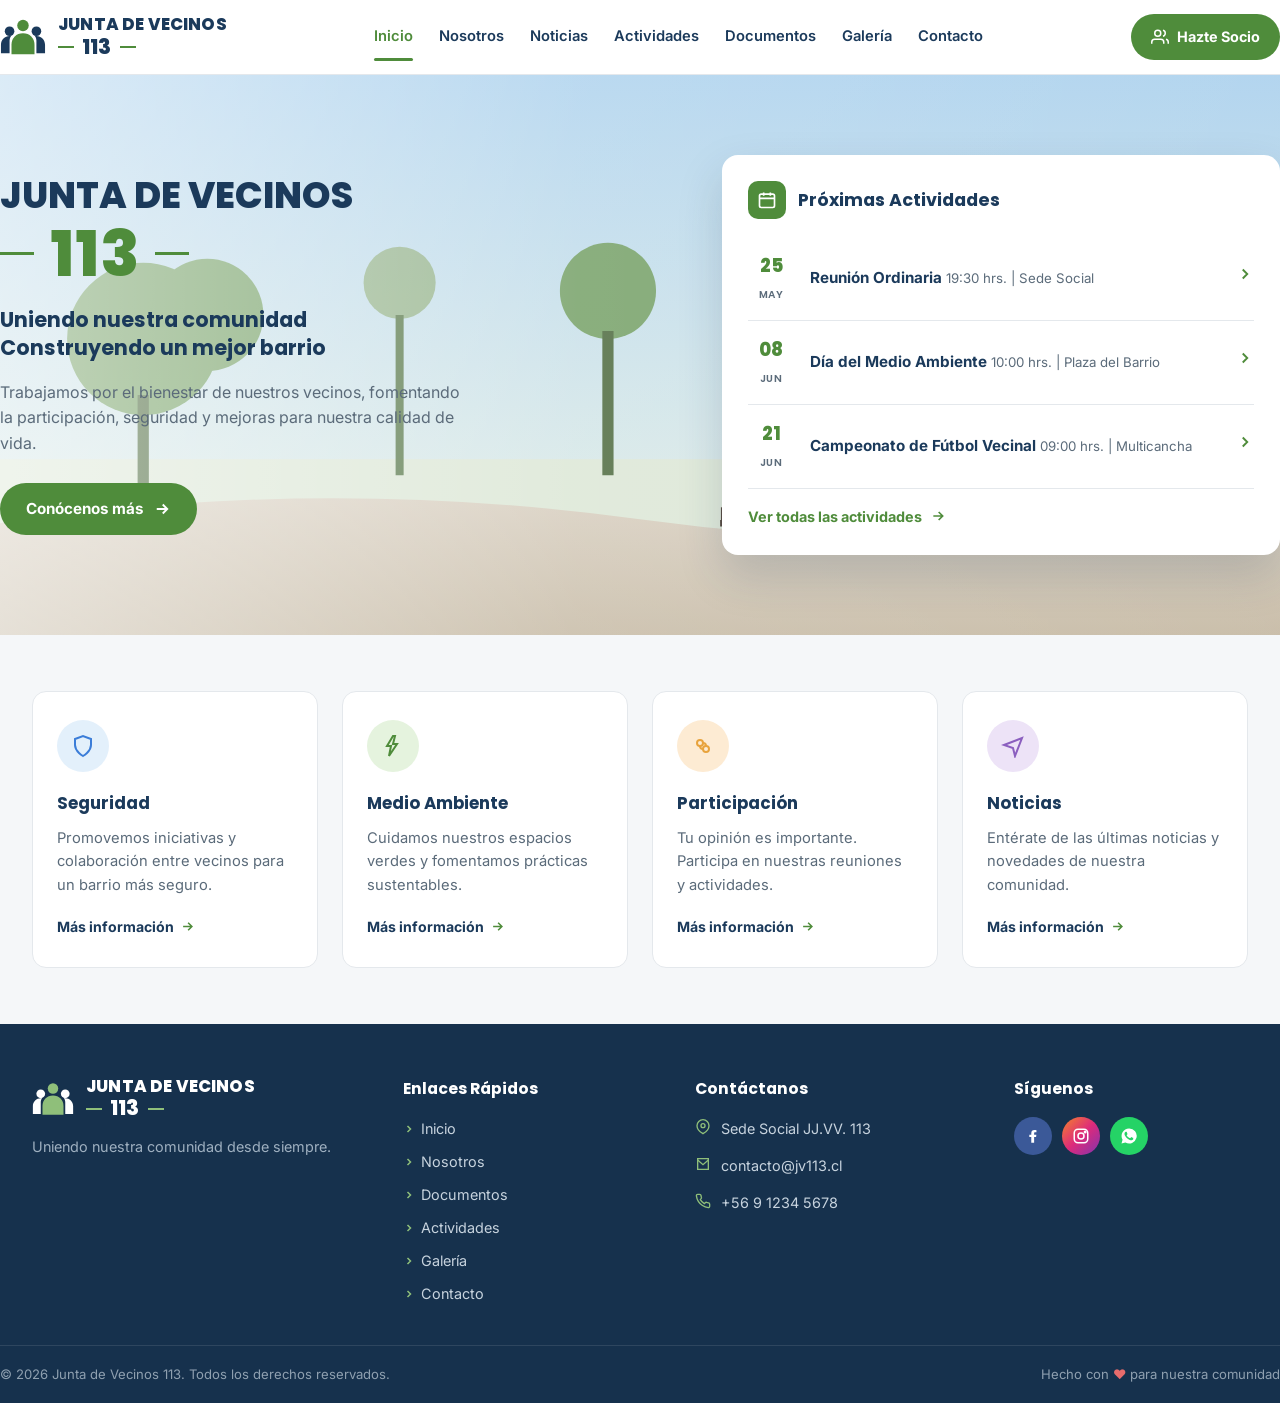
==== commit ca4ec414: "Add files via upload" ====
--- a/index.html
+++ b/index.html
@@ -40,7 +40,7 @@
 </header>
 
 <section class="hero">
-  <img class="hero-photo" src="assets/hero-park.svg" alt="Plaza del barrio">
+  <img class="hero-photo" src="assets/hero-park.svg" alt="Plaza del barrio" data-img-key="hero">
   <div class="hero-scrim"></div>
   <div class="wrap hero-inner">
     <div class="hero-copy">
@@ -191,6 +191,8 @@
   </div>
 </footer>
 
+<script src="js/supabase-config.js"></script>
+<script src="js/site-images.js"></script>
 <script src="js/main.js"></script>
 </body>
 </html>
--- a/css/styles.css
+++ b/css/styles.css
@@ -0,0 +1,682 @@
+/* ============================================
+   Junta de Vecinos 113 — Sistema de diseño
+   Navy #1B3A5B · Verde #4F8C3B · fondos claros
+   Tipografía: Poppins (display) + Inter (texto)
+   ============================================ */
+
+@import url('https://fonts.googleapis.com/css2?family=Poppins:wght@600;700;800&family=Inter:wght@400;500;600;700&display=swap');
+
+:root {
+  --navy: #1B3A5B;
+  --navy-dark: #16314D;
+  --green: #4F8C3B;
+  --green-dark: #3E702E;
+  --ink: #22303F;
+  --muted: #5B6B7A;
+  --line: #E4E8EC;
+  --bg-soft: #F5F7F9;
+  --white: #FFFFFF;
+
+  --blue-bg: #E3F0FB; --blue-ic: #3B7DD8;
+  --green-bg: #E5F3DE; --green-ic: #4F8C3B;
+  --amber-bg: #FDEBD3; --amber-ic: #E8A33D;
+  --purple-bg: #EDE3F7; --purple-ic: #8B5FBF;
+
+  --display: 'Poppins', sans-serif;
+  --body: 'Inter', system-ui, sans-serif;
+}
+
+* { box-sizing: border-box; }
+html { scroll-behavior: smooth; }
+
+body {
+  margin: 0;
+  background: var(--white);
+  color: var(--ink);
+  font-family: var(--body);
+  line-height: 1.6;
+  -webkit-font-smoothing: antialiased;
+}
+
+img { max-width: 100%; display: block; }
+a { color: inherit; }
+
+.wrap {
+  max-width: 1280px;
+  margin: 0 auto;
+  padding: 0 32px;
+}
+
+/* ---------- Header ---------- */
+header.site {
+  background: var(--white);
+  border-bottom: 1px solid var(--line);
+  position: sticky;
+  top: 0;
+  z-index: 30;
+}
+
+.nav-row {
+  display: flex;
+  align-items: center;
+  justify-content: space-between;
+  gap: 24px;
+  padding: 14px 0;
+}
+
+.brand {
+  display: flex;
+  align-items: center;
+  gap: 12px;
+  text-decoration: none;
+  flex-shrink: 0;
+}
+
+.brand-mark { width: 46px; height: 46px; flex-shrink: 0; }
+
+.brand-text {
+  font-family: var(--display);
+  font-weight: 800;
+  font-size: 1.05rem;
+  letter-spacing: 0.01em;
+  color: var(--navy);
+  line-height: 1.2;
+  text-transform: uppercase;
+}
+.brand-text .num {
+  display: flex;
+  align-items: center;
+  gap: 8px;
+  font-size: 1.3rem;
+  color: var(--navy);
+}
+.brand-text .num::before,
+.brand-text .num::after {
+  content: "";
+  height: 2px;
+  width: 16px;
+  background: var(--green);
+}
+
+nav.menu {
+  display: flex;
+  gap: 26px;
+  flex-wrap: wrap;
+}
+
+nav.menu a {
+  position: relative;
+  text-decoration: none;
+  font-family: var(--body);
+  font-weight: 600;
+  font-size: 0.92rem;
+  color: var(--navy);
+  padding: 6px 0;
+}
+
+nav.menu a.active { color: var(--green); }
+nav.menu a.active::after {
+  content: "";
+  position: absolute;
+  bottom: -6px;
+  left: 0;
+  width: 100%;
+  height: 3px;
+  background: var(--green);
+  border-radius: 2px;
+}
+
+.menu-toggle {
+  display: none;
+  background: none;
+  border: 1px solid var(--line);
+  border-radius: 8px;
+  padding: 8px 12px;
+  font-family: var(--body);
+  font-weight: 600;
+  font-size: 0.85rem;
+  cursor: pointer;
+  color: var(--navy);
+}
+
+.btn-socio {
+  display: inline-flex;
+  align-items: center;
+  gap: 8px;
+  background: var(--green);
+  color: var(--white);
+  font-family: var(--body);
+  font-weight: 700;
+  font-size: 0.9rem;
+  text-decoration: none;
+  padding: 11px 20px;
+  border-radius: 24px;
+  flex-shrink: 0;
+  transition: background 0.15s ease;
+}
+.btn-socio:hover { background: var(--green-dark); }
+.btn-socio svg { width: 18px; height: 18px; }
+
+/* ---------- Hero ---------- */
+.hero {
+  position: relative;
+  min-height: 560px;
+  display: flex;
+  align-items: center;
+  overflow: hidden;
+  background: linear-gradient(180deg, #cfe0ee 0%, #dce8d8 60%, #e9edd f 100%);
+}
+
+.hero .hero-photo {
+  position: absolute;
+  inset: 0;
+  width: 100%;
+  height: 100%;
+  object-fit: cover;
+  z-index: 0;
+}
+
+.hero .hero-scrim {
+  position: absolute;
+  inset: 0;
+  background: linear-gradient(90deg, rgba(255,255,255,0.55) 0%, rgba(255,255,255,0.15) 45%, rgba(255,255,255,0.05) 100%);
+  z-index: 1;
+}
+
+.hero-inner {
+  position: relative;
+  z-index: 2;
+  width: 100%;
+  display: grid;
+  grid-template-columns: 1.1fr 0.9fr;
+  gap: 40px;
+  align-items: center;
+  padding: 64px 0;
+}
+
+.hero-copy h1 {
+  font-family: var(--display);
+  font-weight: 800;
+  text-transform: uppercase;
+  font-size: clamp(1.7rem, 3vw, 2.3rem);
+  color: var(--navy);
+  margin: 0 0 4px;
+  line-height: 1.1;
+}
+
+.hero-copy .num-line {
+  display: flex;
+  align-items: center;
+  gap: 16px;
+  margin: 6px 0 20px;
+}
+.hero-copy .num-line::before,
+.hero-copy .num-line::after {
+  content: "";
+  height: 3px;
+  width: 34px;
+  background: var(--green);
+}
+.hero-copy .num-line span {
+  font-family: var(--display);
+  font-weight: 800;
+  font-size: clamp(2.8rem, 6vw, 4rem);
+  color: var(--green);
+  line-height: 1;
+}
+
+.hero-copy h2 {
+  font-family: var(--display);
+  font-weight: 700;
+  font-size: 1.3rem;
+  color: var(--navy);
+  margin: 0 0 18px;
+  line-height: 1.35;
+}
+
+.hero-copy p {
+  color: var(--muted);
+  font-size: 1rem;
+  max-width: 46ch;
+  margin: 0 0 26px;
+}
+
+.btn-cta {
+  display: inline-flex;
+  align-items: center;
+  gap: 10px;
+  background: var(--green);
+  color: var(--white);
+  font-family: var(--body);
+  font-weight: 700;
+  font-size: 0.95rem;
+  text-decoration: none;
+  padding: 14px 26px;
+  border-radius: 26px;
+  transition: background 0.15s ease, transform 0.12s ease;
+}
+.btn-cta:hover { background: var(--green-dark); transform: translateX(2px); }
+.btn-cta svg { width: 18px; height: 18px; }
+
+/* ---------- Tarjeta actividades flotante ---------- */
+.activities-card {
+  background: var(--white);
+  border-radius: 16px;
+  box-shadow: 0 20px 45px rgba(27, 58, 91, 0.18);
+  padding: 26px;
+}
+
+.activities-card .head {
+  display: flex;
+  align-items: center;
+  gap: 12px;
+  margin-bottom: 18px;
+}
+.activities-card .head .ic {
+  width: 38px;
+  height: 38px;
+  border-radius: 10px;
+  background: var(--green);
+  display: flex;
+  align-items: center;
+  justify-content: center;
+}
+.activities-card .head .ic svg { width: 20px; height: 20px; color: var(--white); }
+.activities-card .head h3 {
+  font-family: var(--display);
+  font-weight: 700;
+  font-size: 1.1rem;
+  color: var(--navy);
+  margin: 0;
+}
+
+.activity-item {
+  display: flex;
+  align-items: center;
+  gap: 16px;
+  padding: 14px 0;
+  border-bottom: 1px solid var(--line);
+  text-decoration: none;
+  color: inherit;
+}
+.activity-item:last-of-type { border-bottom: none; }
+
+.activity-item .date-badge {
+  flex-shrink: 0;
+  width: 46px;
+  text-align: center;
+  font-family: var(--display);
+}
+.activity-item .date-badge .day { font-weight: 800; font-size: 1.15rem; color: var(--green); display: block; }
+.activity-item .date-badge .mon {
+  font-weight: 600; font-size: 0.65rem; letter-spacing: 0.05em;
+  text-transform: uppercase; color: var(--muted);
+}
+
+.activity-item .info { flex: 1; }
+.activity-item .info .title { font-weight: 700; color: var(--navy); font-size: 0.95rem; margin: 0 0 3px; }
+.activity-item .info .meta { color: var(--muted); font-size: 0.83rem; }
+
+.activity-item .chev { color: var(--green); flex-shrink: 0; }
+.activity-item .chev svg { width: 18px; height: 18px; }
+
+.see-all {
+  display: inline-flex;
+  align-items: center;
+  gap: 8px;
+  margin-top: 16px;
+  font-weight: 700;
+  font-size: 0.9rem;
+  color: var(--green);
+  text-decoration: none;
+}
+.see-all svg { width: 16px; height: 16px; }
+
+/* ---------- Features ---------- */
+.features {
+  background: var(--bg-soft);
+  padding: 56px 0;
+}
+
+.feature-grid {
+  display: grid;
+  grid-template-columns: repeat(4, 1fr);
+  gap: 24px;
+}
+
+.feature-card {
+  background: var(--white);
+  border-radius: 14px;
+  padding: 28px 24px;
+  border: 1px solid var(--line);
+}
+
+.feature-card .ic-circle {
+  width: 52px;
+  height: 52px;
+  border-radius: 50%;
+  display: flex;
+  align-items: center;
+  justify-content: center;
+  margin-bottom: 18px;
+}
+.feature-card .ic-circle svg { width: 24px; height: 24px; }
+
+.feature-card.blue .ic-circle { background: var(--blue-bg); color: var(--blue-ic); }
+.feature-card.green .ic-circle { background: var(--green-bg); color: var(--green-ic); }
+.feature-card.amber .ic-circle { background: var(--amber-bg); color: var(--amber-ic); }
+.feature-card.purple .ic-circle { background: var(--purple-bg); color: var(--purple-ic); }
+
+.feature-card h3 {
+  font-family: var(--display);
+  font-weight: 700;
+  font-size: 1.05rem;
+  color: var(--navy);
+  margin: 0 0 10px;
+}
+
+.feature-card p {
+  color: var(--muted);
+  font-size: 0.92rem;
+  margin: 0 0 16px;
+}
+
+.feature-card .more {
+  display: inline-flex;
+  align-items: center;
+  gap: 6px;
+  font-weight: 700;
+  font-size: 0.88rem;
+  color: var(--navy);
+  text-decoration: none;
+}
+.feature-card .more svg { width: 15px; height: 15px; color: var(--green); }
+
+/* ---------- Secciones internas (noticias / contacto / stub) ---------- */
+.page-hero {
+  background: var(--navy);
+  padding: 56px 0;
+}
+.page-hero .eyebrow {
+  font-family: var(--body);
+  font-weight: 700;
+  font-size: 0.8rem;
+  letter-spacing: 0.1em;
+  text-transform: uppercase;
+  color: #8FBF7A;
+  margin: 0 0 10px;
+}
+.page-hero h1 {
+  font-family: var(--display);
+  font-weight: 800;
+  font-size: clamp(1.8rem, 4vw, 2.5rem);
+  color: var(--white);
+  margin: 0 0 14px;
+}
+.page-hero p {
+  color: #C7D3DE;
+  max-width: 50ch;
+  margin: 0;
+}
+
+section.content { padding: 56px 0; }
+
+.section-head {
+  display: flex;
+  align-items: baseline;
+  justify-content: space-between;
+  gap: 20px;
+  margin-bottom: 30px;
+}
+.section-head h2 {
+  font-family: var(--display);
+  font-weight: 800;
+  font-size: 1.6rem;
+  color: var(--navy);
+  margin: 0;
+}
+.section-head .tag {
+  font-family: var(--body);
+  font-weight: 600;
+  font-size: 0.8rem;
+  color: var(--green);
+}
+
+/* ---------- Noticias ---------- */
+.news-grid {
+  display: grid;
+  grid-template-columns: repeat(2, 1fr);
+  gap: 24px;
+}
+
+.news-card {
+  background: var(--white);
+  border: 1px solid var(--line);
+  border-radius: 14px;
+  overflow: hidden;
+}
+
+.news-card .thumb {
+  height: 150px;
+  background: var(--bg-soft);
+  display: flex;
+  align-items: center;
+  justify-content: center;
+}
+.news-card .thumb svg { width: 48px; height: 48px; }
+
+.news-card .body { padding: 22px; }
+
+.news-card .date {
+  font-family: var(--body);
+  font-weight: 700;
+  font-size: 0.75rem;
+  letter-spacing: 0.04em;
+  text-transform: uppercase;
+  color: var(--green);
+  margin: 0 0 8px;
+}
+
+.news-card h3 {
+  font-family: var(--display);
+  font-weight: 700;
+  font-size: 1.15rem;
+  color: var(--navy);
+  margin: 0 0 8px;
+}
+
+.news-card p { margin: 0; color: var(--muted); font-size: 0.92rem; }
+
+.news-card.featured {
+  grid-column: 1 / -1;
+  display: grid;
+  grid-template-columns: 1fr 1.2fr;
+}
+.news-card.featured .thumb { height: 100%; }
+
+/* ---------- Contacto ---------- */
+.contact-grid {
+  display: grid;
+  grid-template-columns: 1fr 1fr;
+  gap: 40px;
+}
+
+.info-list { list-style: none; padding: 0; margin: 0 0 24px; }
+.info-list li {
+  display: flex;
+  align-items: center;
+  gap: 14px;
+  padding: 13px 0;
+  border-bottom: 1px solid var(--line);
+}
+.info-list .ic {
+  width: 36px; height: 36px; border-radius: 50%;
+  background: var(--green-bg); color: var(--green-ic);
+  display: flex; align-items: center; justify-content: center;
+  flex-shrink: 0;
+}
+.info-list .ic svg { width: 17px; height: 17px; }
+.info-list .label {
+  display: block;
+  font-weight: 700;
+  font-size: 0.7rem;
+  letter-spacing: 0.05em;
+  text-transform: uppercase;
+  color: var(--muted);
+}
+
+.info-card {
+  background: var(--bg-soft);
+  border-radius: 14px;
+  padding: 22px;
+}
+.info-card h3 { font-family: var(--display); font-weight: 700; color: var(--navy); margin: 0 0 8px; font-size: 1.05rem; }
+.info-card p { margin: 0; color: var(--muted); font-size: 0.92rem; }
+
+form.contact-form { display: flex; flex-direction: column; gap: 16px; }
+
+.field label {
+  display: block;
+  font-weight: 600;
+  font-size: 0.82rem;
+  color: var(--navy);
+  margin-bottom: 6px;
+}
+
+.field input, .field textarea {
+  width: 100%;
+  background: var(--white);
+  border: 1px solid var(--line);
+  border-radius: 10px;
+  padding: 12px 14px;
+  font-family: var(--body);
+  font-size: 0.95rem;
+  color: var(--ink);
+}
+.field input:focus, .field textarea:focus {
+  outline: 2px solid var(--green);
+  outline-offset: 1px;
+  border-color: var(--green);
+}
+
+.field textarea { resize: vertical; min-height: 120px; }
+
+.form-note { font-size: 0.82rem; color: var(--muted); }
+
+/* ---------- Stub / próximamente ---------- */
+.stub-box {
+  border: 1px dashed var(--line);
+  border-radius: 14px;
+  padding: 48px;
+  text-align: center;
+  color: var(--muted);
+}
+.stub-box h2 { font-family: var(--display); color: var(--navy); margin-top: 0; }
+
+/* ---------- Footer ---------- */
+footer.site {
+  background: var(--navy-dark);
+  color: #C7D3DE;
+  padding: 52px 0 0;
+}
+
+.footer-grid {
+  display: grid;
+  grid-template-columns: 1.3fr 1fr 1.1fr 0.9fr;
+  gap: 32px;
+  padding-bottom: 40px;
+}
+
+.footer-brand { display: flex; align-items: center; gap: 12px; margin-bottom: 14px; }
+.footer-brand .brand-mark { width: 42px; height: 42px; }
+.footer-brand .brand-text { color: var(--white); }
+.footer-brand .brand-text .num { color: var(--white); }
+.footer-brand .brand-text .num::before,
+.footer-brand .brand-text .num::after { background: #8FBF7A; }
+
+.footer-col p.tag { color: #9FB0C0; font-size: 0.9rem; margin: 0; }
+
+.footer-col h4 {
+  font-family: var(--display);
+  font-weight: 700;
+  color: var(--white);
+  font-size: 0.98rem;
+  margin: 0 0 16px;
+}
+
+.footer-links { list-style: none; padding: 0; margin: 0; display: flex; flex-direction: column; gap: 10px; }
+.footer-links a { color: #C7D3DE; text-decoration: none; font-size: 0.9rem; display: flex; align-items: center; gap: 6px; }
+.footer-links a svg { width: 12px; height: 12px; color: #8FBF7A; }
+
+.footer-contact { list-style: none; padding: 0; margin: 0; display: flex; flex-direction: column; gap: 14px; }
+.footer-contact li { display: flex; align-items: flex-start; gap: 10px; font-size: 0.9rem; }
+.footer-contact svg { width: 16px; height: 16px; color: #8FBF7A; flex-shrink: 0; margin-top: 2px; }
+
+.social-row { display: flex; gap: 10px; }
+.social-row a {
+  width: 38px; height: 38px; border-radius: 50%;
+  display: flex; align-items: center; justify-content: center;
+  text-decoration: none;
+}
+.social-row a svg { width: 18px; height: 18px; color: var(--white); }
+.social-row .fb { background: #3B5998; }
+.social-row .ig { background: linear-gradient(135deg, #F58529, #DD2A7B, #8134AF); }
+.social-row .wa { background: #25D366; }
+
+.footer-bottom {
+  border-top: 1px solid rgba(255,255,255,0.1);
+  padding: 18px 0;
+  display: flex;
+  justify-content: space-between;
+  align-items: center;
+  flex-wrap: wrap;
+  gap: 10px;
+  font-size: 0.82rem;
+  color: #8FA0B0;
+}
+.footer-bottom .heart { color: #E86C6C; }
+
+/* ---------- Accesibilidad ---------- */
+a:focus-visible, button:focus-visible {
+  outline: 2px solid var(--green);
+  outline-offset: 2px;
+}
+@media (prefers-reduced-motion: reduce) {
+  html { scroll-behavior: auto; }
+  .btn-cta, .btn-socio { transition: none; }
+}
+
+/* ---------- Responsive ---------- */
+@media (max-width: 1000px) {
+  .hero-inner { grid-template-columns: 1fr; }
+  .feature-grid { grid-template-columns: repeat(2, 1fr); }
+  .footer-grid { grid-template-columns: 1fr 1fr; }
+}
+
+@media (max-width: 800px) {
+  .news-grid { grid-template-columns: 1fr; }
+  .news-card.featured { grid-template-columns: 1fr; }
+  .contact-grid { grid-template-columns: 1fr; }
+}
+
+@media (max-width: 780px) {
+  nav.menu {
+    display: none;
+    position: absolute;
+    top: 100%;
+    left: 0;
+    right: 0;
+    background: var(--white);
+    border-bottom: 1px solid var(--line);
+    flex-direction: column;
+    gap: 0;
+    padding: 8px 0;
+  }
+  nav.menu.open { display: flex; }
+  nav.menu a { padding: 12px 32px; }
+  nav.menu a.active::after { display: none; }
+  .menu-toggle { display: block; }
+  .btn-socio span { display: none; }
+  .feature-grid { grid-template-columns: 1fr; }
+  .footer-grid { grid-template-columns: 1fr; }
+}
